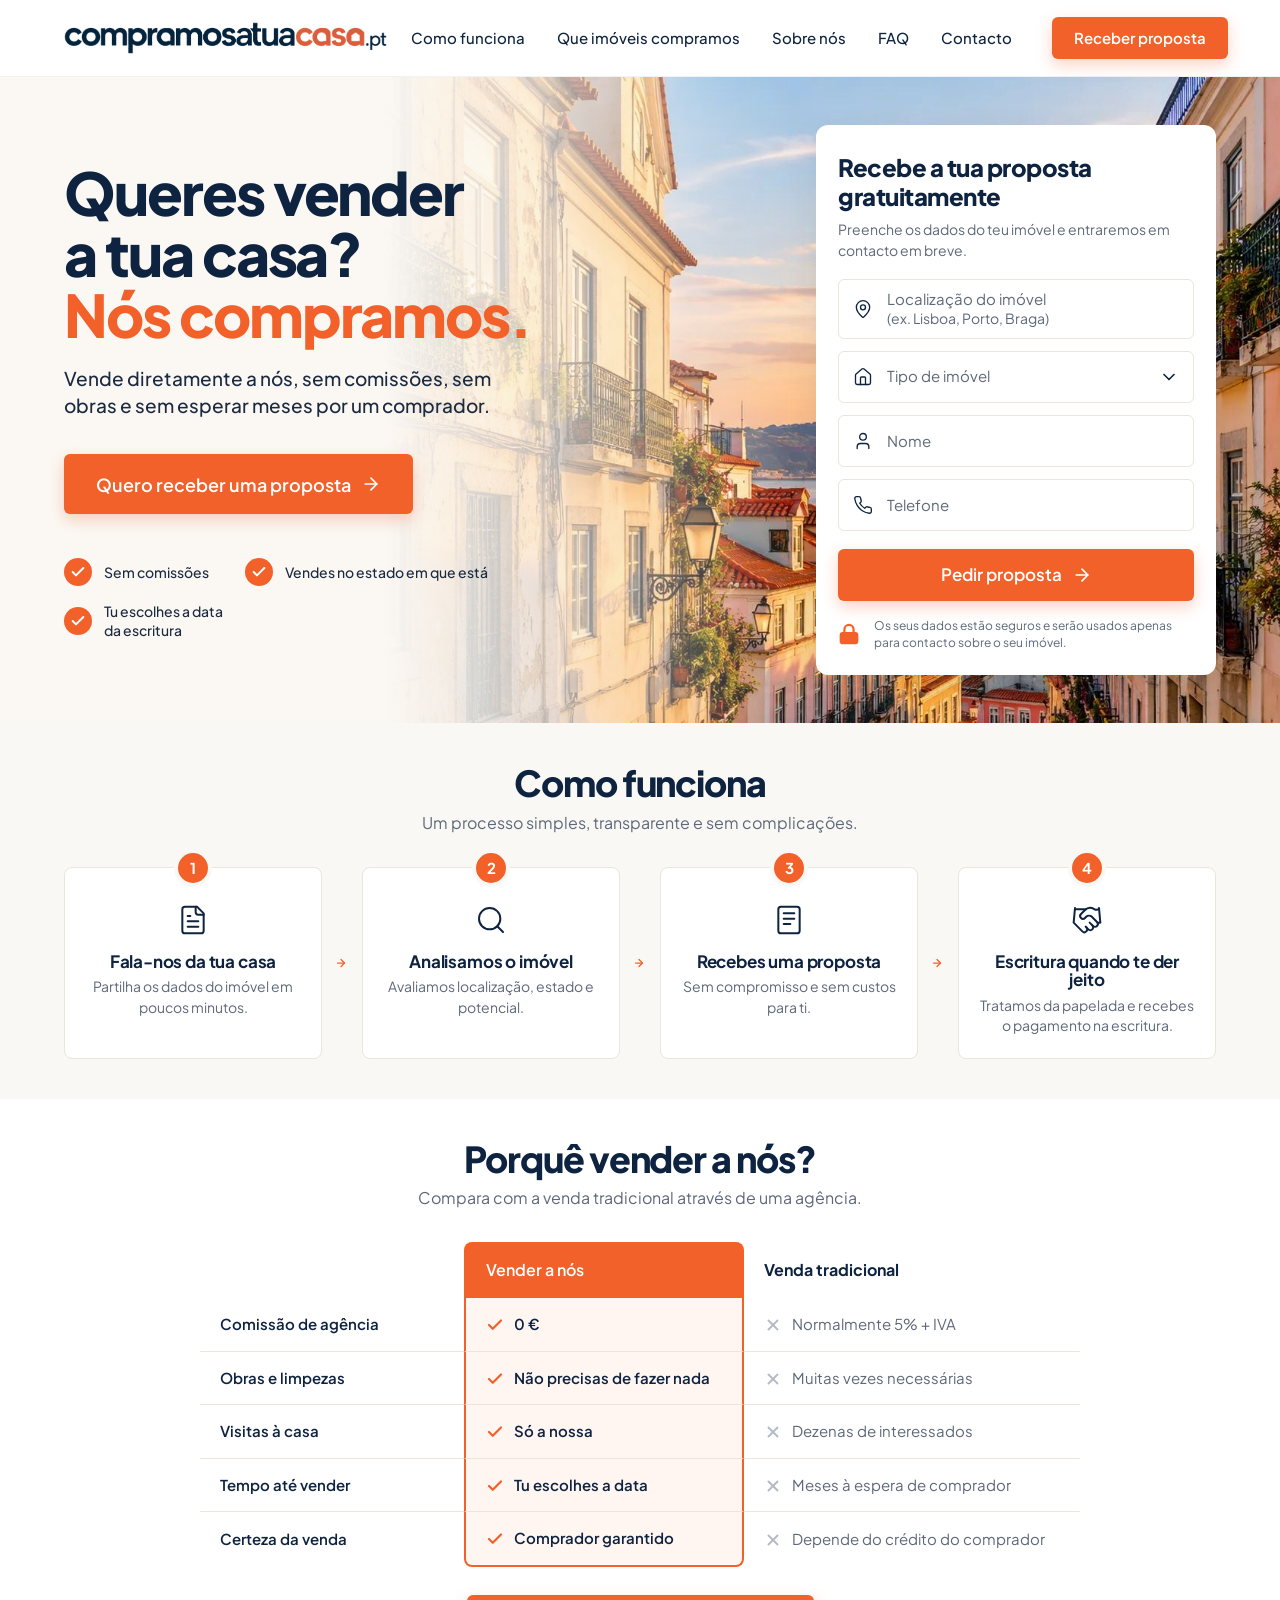
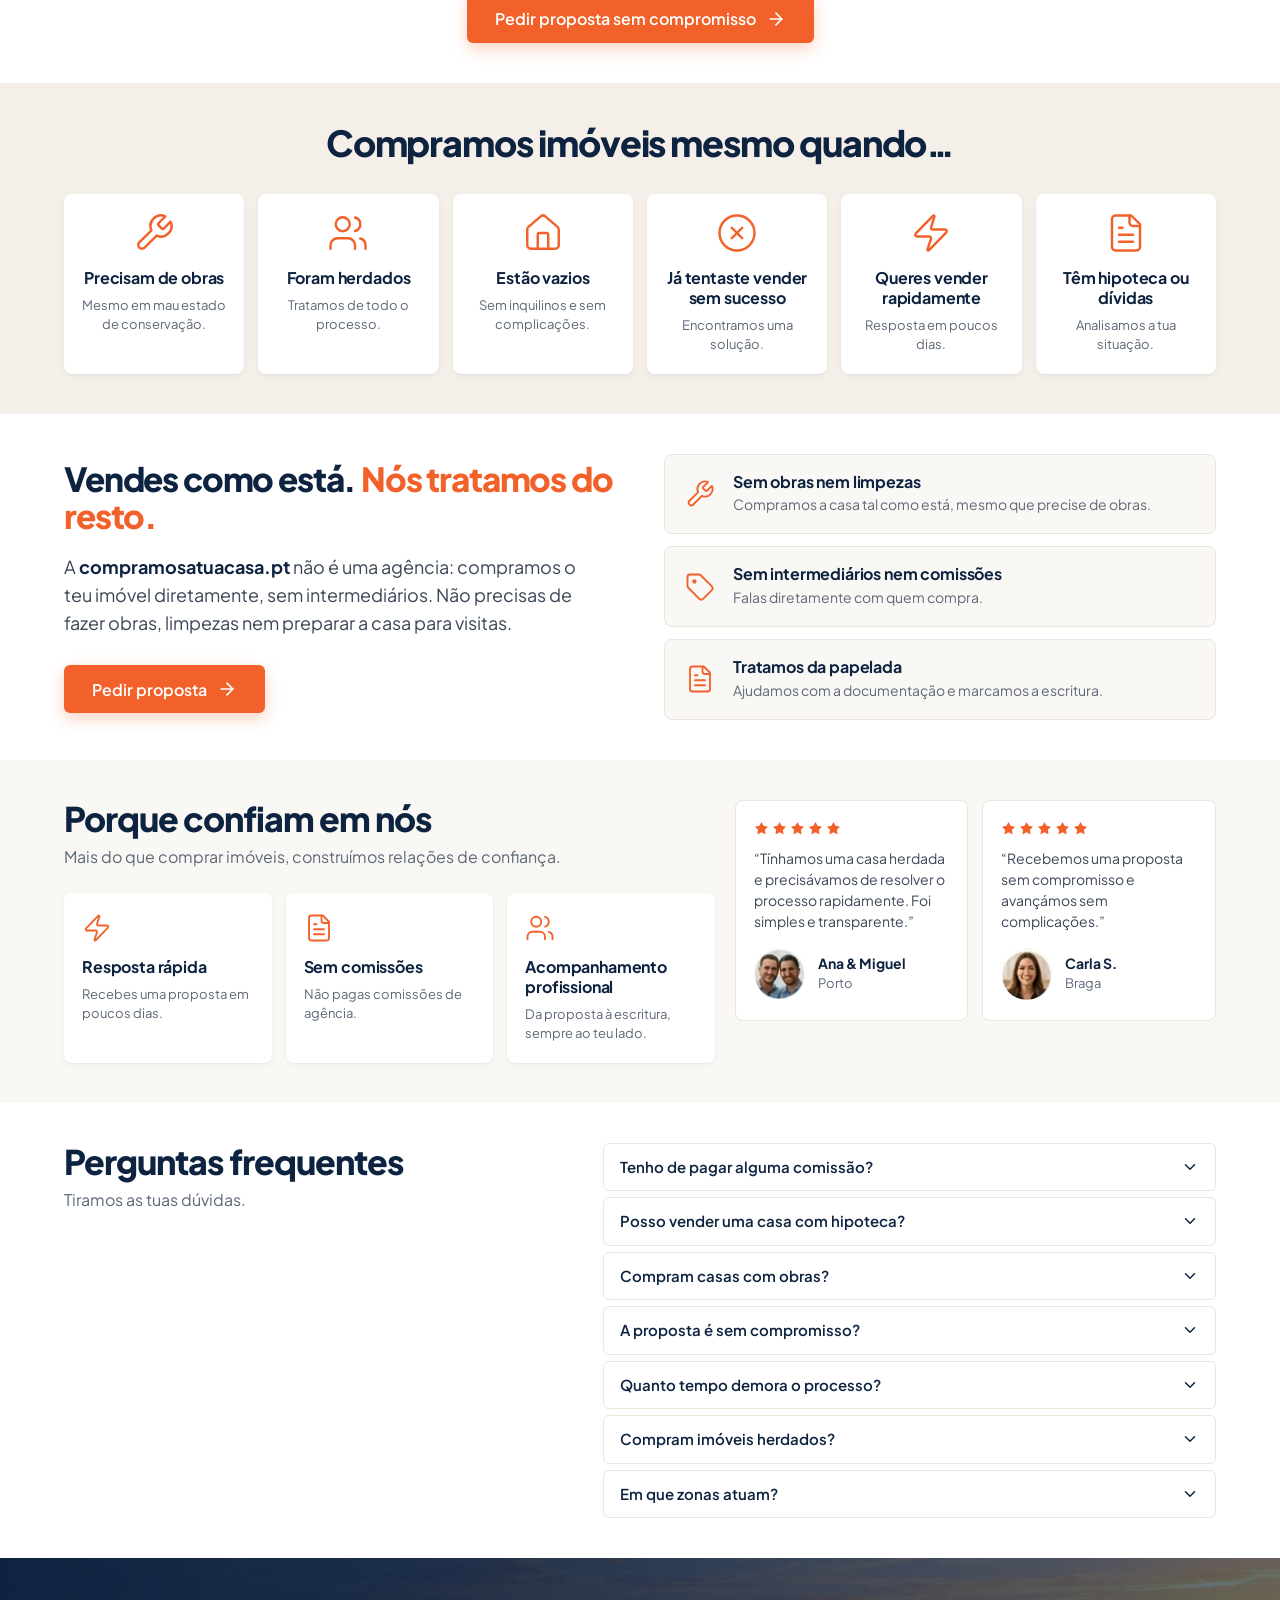
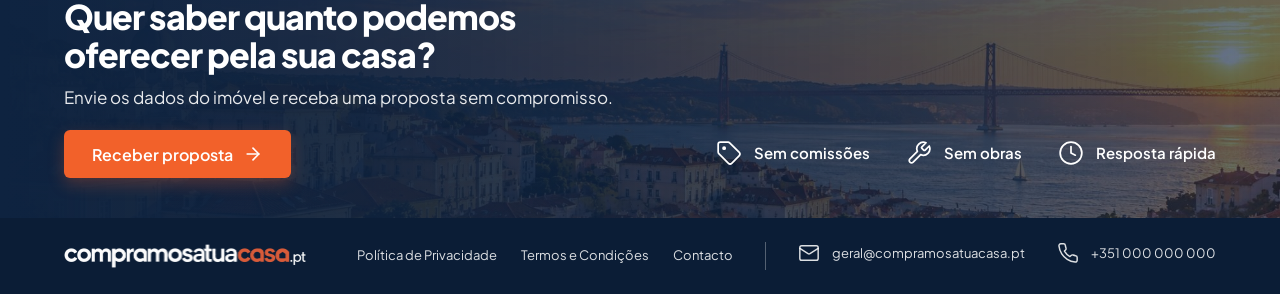
==== index.html @ 614e71a6 "Use www as the canonical domain Matches the Vercel setup, where the apex redirects to www.  Co-Autho" ====
<!doctype html>
<html lang="pt-PT">
<head>
  <meta charset="utf-8">
  <meta name="viewport" content="width=device-width, initial-scale=1">
  <title>Compramos a tua casa | Proposta rápida e sem compromisso</title>
  <meta name="description" content="Queres vender a tua casa? Nós compramos. Vende diretamente, sem comissões, sem obras e sem esperar meses por um comprador. Pede uma proposta sem compromisso.">
  <meta name="theme-color" content="#0e2340">
  <link rel="canonical" href="https://www.compramosatuacasa.pt/">
  <link rel="icon" href="/assets/img/favicon.svg" type="image/svg+xml">
  <link rel="apple-touch-icon" href="/assets/img/apple-touch-icon.png">

  <meta property="og:type" content="website">
  <meta property="og:locale" content="pt_PT">
  <meta property="og:site_name" content="compramosatuacasa.pt">
  <meta property="og:url" content="https://www.compramosatuacasa.pt/">
  <meta property="og:title" content="Queres vender a tua casa? Nós compramos.">
  <meta property="og:description" content="Vende diretamente, sem comissões, sem obras e sem esperar meses por um comprador. Pede uma proposta sem compromisso.">
  <meta property="og:image" content="https://www.compramosatuacasa.pt/assets/img/og-image.jpg">
  <meta property="og:image:width" content="1200">
  <meta property="og:image:height" content="630">
  <meta name="twitter:card" content="summary_large_image">
  <link rel="preconnect" href="https://fonts.googleapis.com">
  <link rel="preconnect" href="https://fonts.gstatic.com" crossorigin>
  <link href="https://fonts.googleapis.com/css2?family=Plus+Jakarta+Sans:wght@400;500;600;700;800&display=swap" rel="stylesheet">
  <link rel="stylesheet" href="assets/css/styles.css">
</head>
<body>
  <!-- Ícones (baseados em Lucide, licença ISC) -->
  <svg xmlns="http://www.w3.org/2000/svg" style="display:none" aria-hidden="true">
    <symbol id="i-arrow-right" viewBox="0 0 24 24"><path d="M5 12h14"/><path d="m12 5 7 7-7 7"/></symbol>
    <symbol id="i-check" viewBox="0 0 24 24"><path d="M20 6 9 17l-5-5"/></symbol>
    <symbol id="i-map-pin" viewBox="0 0 24 24"><path d="M20 10c0 4.993-5.539 10.193-7.399 11.799a1 1 0 0 1-1.202 0C9.539 20.193 4 14.993 4 10a8 8 0 0 1 16 0"/><circle cx="12" cy="10" r="3"/></symbol>
    <symbol id="i-house" viewBox="0 0 24 24"><path d="M15 21v-8a1 1 0 0 0-1-1h-4a1 1 0 0 0-1 1v8"/><path d="M3 10a2 2 0 0 1 .709-1.528l7-5.999a2 2 0 0 1 2.582 0l7 5.999A2 2 0 0 1 21 10v9a2 2 0 0 1-2 2H5a2 2 0 0 1-2-2z"/></symbol>
    <symbol id="i-user" viewBox="0 0 24 24"><path d="M19 21v-2a4 4 0 0 0-4-4H9a4 4 0 0 0-4 4v2"/><circle cx="12" cy="7" r="4"/></symbol>
    <symbol id="i-phone" viewBox="0 0 24 24"><path d="M22 16.92v3a2 2 0 0 1-2.18 2 19.79 19.79 0 0 1-8.63-3.07 19.5 19.5 0 0 1-6-6 19.79 19.79 0 0 1-3.07-8.67A2 2 0 0 1 4.11 2h3a2 2 0 0 1 2 1.72 12.84 12.84 0 0 0 .7 2.81 2 2 0 0 1-.45 2.11L8.09 9.91a16 16 0 0 0 6 6l1.27-1.27a2 2 0 0 1 2.11-.45 12.84 12.84 0 0 0 2.81.7A2 2 0 0 1 22 16.92z"/></symbol>
    <symbol id="i-chevron-down" viewBox="0 0 24 24"><path d="m6 9 6 6 6-6"/></symbol>
    <symbol id="i-lock" viewBox="0 0 24 24"><path d="M7 11V7a5 5 0 0 1 10 0v4"/><rect width="18" height="11" x="3" y="11" rx="2" fill="currentColor"/></symbol>
    <symbol id="i-file-text" viewBox="0 0 24 24"><path d="M15 2H6a2 2 0 0 0-2 2v16a2 2 0 0 0 2 2h12a2 2 0 0 0 2-2V7Z"/><path d="M14 2v4a2 2 0 0 0 2 2h4"/><path d="M10 9H8"/><path d="M16 13H8"/><path d="M16 17H8"/></symbol>
    <symbol id="i-search" viewBox="0 0 24 24"><circle cx="11" cy="11" r="8"/><path d="m21 21-4.3-4.3"/></symbol>
    <symbol id="i-notepad" viewBox="0 0 24 24"><rect width="16" height="20" x="4" y="2" rx="2"/><path d="M8 7h8"/><path d="M8 11h8"/><path d="M8 15h5"/></symbol>
    <symbol id="i-handshake" viewBox="0 0 24 24"><path d="m11 17 2 2a1 1 0 1 0 3-3"/><path d="m14 14 2.5 2.5a1 1 0 1 0 3-3l-3.88-3.88a3 3 0 0 0-4.24 0l-.88.88a1 1 0 1 1-3-3l2.81-2.81a5.79 5.79 0 0 1 7.06-.87l.47.28a2 2 0 0 0 1.42.25L21 4"/><path d="m21 3 1 11h-2"/><path d="M3 3 2 14l6.5 6.5a1 1 0 1 0 3-3"/><path d="M3 4h8"/></symbol>
    <symbol id="i-wrench" viewBox="0 0 24 24"><path d="M14.7 6.3a1 1 0 0 0 0 1.4l1.6 1.6a1 1 0 0 0 1.4 0l3.77-3.77a6 6 0 0 1-7.94 7.94l-6.91 6.91a2.12 2.12 0 0 1-3-3l6.91-6.91a6 6 0 0 1 7.94-7.94l-3.76 3.76z"/></symbol>
    <symbol id="i-users" viewBox="0 0 24 24"><path d="M16 21v-2a4 4 0 0 0-4-4H6a4 4 0 0 0-4 4v2"/><circle cx="9" cy="7" r="4"/><path d="M22 21v-2a4 4 0 0 0-3-3.87"/><path d="M16 3.13a4 4 0 0 1 0 7.75"/></symbol>
    <symbol id="i-circle-x" viewBox="0 0 24 24"><circle cx="12" cy="12" r="10"/><path d="m15 9-6 6"/><path d="m9 9 6 6"/></symbol>
    <symbol id="i-zap" viewBox="0 0 24 24"><path d="M4 14a1 1 0 0 1-.78-1.63l9.9-10.2a.5.5 0 0 1 .86.46l-1.92 6.02A1 1 0 0 0 13 10h7a1 1 0 0 1 .78 1.63l-9.9 10.2a.5.5 0 0 1-.86-.46l1.92-6.02A1 1 0 0 0 11 14z"/></symbol>
    <symbol id="i-tag" viewBox="0 0 24 24"><path d="M12.586 2.586A2 2 0 0 0 11.172 2H4a2 2 0 0 0-2 2v7.172a2 2 0 0 0 .586 1.414l8.704 8.704a2.426 2.426 0 0 0 3.42 0l6.58-6.58a2.426 2.426 0 0 0 0-3.42z"/><circle cx="7.5" cy="7.5" r="1" fill="currentColor"/></symbol>
    <symbol id="i-shield-check" viewBox="0 0 24 24"><path d="M20 13c0 5-3.5 7.5-7.66 8.95a1 1 0 0 1-.67-.01C7.5 20.5 4 18 4 13V6a1 1 0 0 1 1-1c2 0 4.5-1.2 6.24-2.72a1.17 1.17 0 0 1 1.52 0C14.51 3.81 17 5 19 5a1 1 0 0 1 1 1z"/><path d="m9 12 2 2 4-4"/></symbol>
    <symbol id="i-clock" viewBox="0 0 24 24"><circle cx="12" cy="12" r="10"/><path d="M12 6v6l4 2"/></symbol>
    <symbol id="i-mail" viewBox="0 0 24 24"><rect width="20" height="16" x="2" y="4" rx="2"/><path d="m22 7-8.97 5.7a1.94 1.94 0 0 1-2.06 0L2 7"/></symbol>
    <symbol id="i-menu" viewBox="0 0 24 24"><path d="M4 6h16"/><path d="M4 12h16"/><path d="M4 18h16"/></symbol>
    <symbol id="i-x" viewBox="0 0 24 24"><path d="M18 6 6 18"/><path d="m6 6 12 12"/></symbol>
    <symbol id="i-star" viewBox="0 0 24 24"><path fill="currentColor" stroke="none" d="M11.525 2.295a.53.53 0 0 1 .95 0l2.31 4.679a2.123 2.123 0 0 0 1.595 1.16l5.166.756a.53.53 0 0 1 .294.904l-3.736 3.638a2.123 2.123 0 0 0-.611 1.878l.882 5.14a.53.53 0 0 1-.771.56l-4.618-2.428a2.122 2.122 0 0 0-1.973 0L6.396 21.01a.53.53 0 0 1-.77-.56l.881-5.139a2.122 2.122 0 0 0-.611-1.879L2.16 9.795a.53.53 0 0 1 .294-.906l5.165-.755a2.122 2.122 0 0 0 1.597-1.16z"/></symbol>
  </svg>

  <a class="skip-link" href="#conteudo">Saltar para o conteúdo</a>

  <!-- ============ CABEÇALHO ============ -->
  <header class="header" id="topo">
    <div class="container header__inner">
      <a href="#topo" class="logo">
        <img src="assets/img/logo.png" alt="compramosatuacasa.pt — início" width="969" height="96">
      </a>

      <nav class="nav" id="nav" aria-label="Navegação principal">
        <ul class="nav__list">
          <li><a href="#como-funciona">Como funciona</a></li>
          <li><a href="#imoveis">Que imóveis compramos</a></li>
          <li><a href="#sobre">Sobre nós</a></li>
          <li><a href="#faq">FAQ</a></li>
          <li><a href="#contacto">Contacto</a></li>
        </ul>
        <a href="#proposta" class="btn btn--primary btn--sm nav__cta" data-scroll-form>Receber proposta</a>
      </nav>

      <button class="nav-toggle" type="button" aria-controls="nav" aria-expanded="false" aria-label="Abrir menu">
        <svg class="icon icon--menu"><use href="#i-menu"/></svg>
        <svg class="icon icon--close"><use href="#i-x"/></svg>
      </button>
    </div>
  </header>

  <main id="conteudo">
    <!-- ============ HERO ============ -->
    <section class="hero">
      <div class="hero__media" aria-hidden="true"></div>
      <div class="container hero__inner">
        <div class="hero__content">
          <h1 class="hero__title">Queres vender<br> a tua casa?<br> <span class="text-accent">Nós compramos.</span></h1>
          <p class="hero__lead">Vende diretamente a nós, sem comissões, sem obras e sem esperar meses por um comprador.</p>
          <a href="#proposta" class="btn btn--primary btn--lg hero__cta" data-scroll-form>
            Quero receber uma proposta
            <svg class="icon"><use href="#i-arrow-right"/></svg>
          </a>
          <ul class="checks">
            <li><span class="checks__dot"><svg class="icon"><use href="#i-check"/></svg></span>Sem comissões</li>
            <li><span class="checks__dot"><svg class="icon"><use href="#i-check"/></svg></span>Vendes no estado em que está</li>
            <li><span class="checks__dot"><svg class="icon"><use href="#i-check"/></svg></span>Tu escolhes a data<br> da escritura</li>
          </ul>
        </div>

        <div class="lead-card" id="proposta">
          <h2 class="lead-card__title">Recebe a tua proposta gratuitamente</h2>
          <p class="lead-card__text">Preenche os dados do teu imóvel e entraremos em contacto em breve.</p>

          <form class="lead-form" id="lead-form" novalidate data-endpoint="">
            <label class="field field--stacked">
              <svg class="icon field__icon"><use href="#i-map-pin"/></svg>
              <span class="field__body">
                <span class="field__label">Localização do imóvel</span>
                <input type="text" name="localizacao" placeholder="(ex. Lisboa, Porto, Braga)" autocomplete="address-level2" required>
              </span>
            </label>

            <label class="field field--select">
              <svg class="icon field__icon"><use href="#i-house"/></svg>
              <span class="sr-only">Tipo de imóvel</span>
              <select name="tipo" required>
                <option value="" selected disabled>Tipo de imóvel</option>
                <option>Apartamento</option>
                <option>Moradia</option>
                <option>Prédio</option>
                <option>Terreno</option>
                <option>Loja / Espaço comercial</option>
                <option>Outro</option>
              </select>
              <svg class="icon field__chevron"><use href="#i-chevron-down"/></svg>
            </label>

            <label class="field">
              <svg class="icon field__icon"><use href="#i-user"/></svg>
              <span class="sr-only">Nome</span>
              <input type="text" name="nome" placeholder="Nome" autocomplete="name" required>
            </label>

            <label class="field">
              <svg class="icon field__icon"><use href="#i-phone"/></svg>
              <span class="sr-only">Telefone</span>
              <input type="tel" name="telefone" placeholder="Telefone" autocomplete="tel" inputmode="tel" pattern="^\+?[0-9\s]{9,15}$" required>
            </label>

            <p class="lead-form__error" role="alert" hidden></p>

            <button type="submit" class="btn btn--primary btn--block">
              Pedir proposta
              <svg class="icon"><use href="#i-arrow-right"/></svg>
            </button>

            <p class="lead-form__privacy">
              <svg class="icon"><use href="#i-lock"/></svg>
              <span>Os seus dados estão seguros e serão usados apenas para contacto sobre o seu imóvel.</span>
            </p>
          </form>

          <div class="lead-success" hidden tabindex="-1">
            <span class="lead-success__icon"><svg class="icon"><use href="#i-check"/></svg></span>
            <h3>Pedido recebido!</h3>
            <p>Obrigado. Vamos analisar os dados do teu imóvel e entraremos em contacto em breve.</p>
          </div>
        </div>
      </div>
    </section>

    <!-- ============ COMO FUNCIONA ============ -->
    <section class="section section--light" id="como-funciona">
      <div class="container">
        <header class="section-head section-head--center">
          <h2>Como funciona</h2>
          <p>Um processo simples, transparente e sem complicações.</p>
        </header>

        <ol class="steps">
          <li class="step">
            <span class="step__num">1</span>
            <svg class="icon step__icon"><use href="#i-file-text"/></svg>
            <div>
              <h3>Fala-nos da tua casa</h3>
              <p>Partilha os dados do imóvel em poucos minutos.</p>
            </div>
          </li>
          <li class="step">
            <span class="step__num">2</span>
            <svg class="icon step__icon"><use href="#i-search"/></svg>
            <div>
              <h3>Analisamos o imóvel</h3>
              <p>Avaliamos localização, estado e potencial.</p>
            </div>
          </li>
          <li class="step">
            <span class="step__num">3</span>
            <svg class="icon step__icon"><use href="#i-notepad"/></svg>
            <div>
              <h3>Recebes uma proposta</h3>
              <p>Sem compromisso e sem custos para ti.</p>
            </div>
          </li>
          <li class="step">
            <span class="step__num">4</span>
            <svg class="icon step__icon"><use href="#i-handshake"/></svg>
            <div>
              <h3>Escritura quando te der jeito</h3>
              <p>Tratamos da papelada e recebes o pagamento na escritura.</p>
            </div>
          </li>
        </ol>
      </div>
    </section>

    <!-- ============ COMPARAÇÃO ============ -->
    <section class="section section--white" id="vantagens">
      <div class="container">
        <header class="section-head section-head--center">
          <h2>Porquê vender a nós?</h2>
          <p>Compara com a venda tradicional através de uma agência.</p>
        </header>

        <div class="versus">
          <table class="versus__table">
            <caption class="sr-only">Vender à compramosatuacasa.pt comparado com a venda tradicional</caption>
            <thead>
              <tr>
                <td></td>
                <th scope="col" class="versus__us">Vender a nós</th>
                <th scope="col">Venda tradicional</th>
              </tr>
            </thead>
            <tbody>
              <tr>
                <th scope="row">Comissão de agência</th>
                <td class="versus__us"><svg class="icon"><use href="#i-check"/></svg>0 €</td>
                <td><svg class="icon"><use href="#i-x"/></svg>Normalmente 5% + IVA</td>
              </tr>
              <tr>
                <th scope="row">Obras e limpezas</th>
                <td class="versus__us"><svg class="icon"><use href="#i-check"/></svg>Não precisas de fazer nada</td>
                <td><svg class="icon"><use href="#i-x"/></svg>Muitas vezes necessárias</td>
              </tr>
              <tr>
                <th scope="row">Visitas à casa</th>
                <td class="versus__us"><svg class="icon"><use href="#i-check"/></svg>Só a nossa</td>
                <td><svg class="icon"><use href="#i-x"/></svg>Dezenas de interessados</td>
              </tr>
              <tr>
                <th scope="row">Tempo até vender</th>
                <td class="versus__us"><svg class="icon"><use href="#i-check"/></svg>Tu escolhes a data</td>
                <td><svg class="icon"><use href="#i-x"/></svg>Meses à espera de comprador</td>
              </tr>
              <tr>
                <th scope="row">Certeza da venda</th>
                <td class="versus__us"><svg class="icon"><use href="#i-check"/></svg>Comprador garantido</td>
                <td><svg class="icon"><use href="#i-x"/></svg>Depende do crédito do comprador</td>
              </tr>
            </tbody>
          </table>
          <a href="#proposta" class="btn btn--primary versus__cta" data-scroll-form>
            Pedir proposta sem compromisso
            <svg class="icon"><use href="#i-arrow-right"/></svg>
          </a>
        </div>
      </div>
    </section>

    <!-- ============ QUE IMÓVEIS COMPRAMOS ============ -->
    <section class="section section--beige" id="imoveis">
      <div class="container">
        <header class="section-head section-head--center">
          <h2>Compramos imóveis mesmo quando…</h2>
        </header>

        <ul class="situations">
          <li class="situation">
            <svg class="icon situation__icon"><use href="#i-wrench"/></svg>
            <div>
              <h3>Precisam de obras</h3>
              <p>Mesmo em mau estado de conservação.</p>
            </div>
          </li>
          <li class="situation">
            <svg class="icon situation__icon"><use href="#i-users"/></svg>
            <div>
              <h3>Foram herdados</h3>
              <p>Tratamos de todo o processo.</p>
            </div>
          </li>
          <li class="situation">
            <svg class="icon situation__icon"><use href="#i-house"/></svg>
            <div>
              <h3>Estão vazios</h3>
              <p>Sem inquilinos e sem complicações.</p>
            </div>
          </li>
          <li class="situation">
            <svg class="icon situation__icon"><use href="#i-circle-x"/></svg>
            <div>
              <h3>Já tentaste vender sem sucesso</h3>
              <p>Encontramos uma solução.</p>
            </div>
          </li>
          <li class="situation">
            <svg class="icon situation__icon"><use href="#i-zap"/></svg>
            <div>
              <h3>Queres vender rapidamente</h3>
              <p>Resposta em poucos dias.</p>
            </div>
          </li>
          <li class="situation">
            <svg class="icon situation__icon"><use href="#i-file-text"/></svg>
            <div>
              <h3>Têm hipoteca ou dívidas</h3>
              <p>Analisamos a tua situação.</p>
            </div>
          </li>
        </ul>
      </div>
    </section>

    <!-- ============ SOBRE NÓS ============ -->
    <section class="section section--white" id="sobre">
      <div class="container about">
        <div class="about__content">
          <h2 class="about__title">Vendes como está. <span class="text-accent">Nós tratamos do resto.</span></h2>
          <p class="about__text">A <strong>compramosatuacasa.pt</strong> não é uma agência: compramos o teu imóvel diretamente, sem intermediários. Não precisas de fazer obras, limpezas nem preparar a casa para visitas.</p>
          <a href="#proposta" class="btn btn--primary about__cta" data-scroll-form>
            Pedir proposta
            <svg class="icon"><use href="#i-arrow-right"/></svg>
          </a>
        </div>

        <ul class="about__values">
          <li>
            <svg class="icon"><use href="#i-wrench"/></svg>
            <div>
              <h3>Sem obras nem limpezas</h3>
              <p>Compramos a casa tal como está, mesmo que precise de obras.</p>
            </div>
          </li>
          <li>
            <svg class="icon"><use href="#i-tag"/></svg>
            <div>
              <h3>Sem intermediários nem comissões</h3>
              <p>Falas diretamente com quem compra.</p>
            </div>
          </li>
          <li>
            <svg class="icon"><use href="#i-file-text"/></svg>
            <div>
              <h3>Tratamos da papelada</h3>
              <p>Ajudamos com a documentação e marcamos a escritura.</p>
            </div>
          </li>
        </ul>
      </div>
    </section>

    <!-- ============ CONFIANÇA ============ -->
    <section class="section section--light">
      <div class="container trust">
        <div class="trust__main">
          <header class="section-head">
            <h2>Porque confiam em nós</h2>
            <p>Mais do que comprar imóveis, construímos relações de confiança.</p>
          </header>
          <ul class="features">
            <li class="feature">
              <svg class="icon feature__icon"><use href="#i-zap"/></svg>
              <div>
                <h3>Resposta rápida</h3>
                <p>Recebes uma proposta em poucos dias.</p>
              </div>
            </li>
            <li class="feature">
              <svg class="icon feature__icon"><use href="#i-file-text"/></svg>
              <div>
                <h3>Sem comissões</h3>
                <p>Não pagas comissões de agência.</p>
              </div>
            </li>
            <li class="feature">
              <svg class="icon feature__icon"><use href="#i-users"/></svg>
              <div>
                <h3>Acompanhamento profissional</h3>
                <p>Da proposta à escritura, sempre ao teu lado.</p>
              </div>
            </li>
          </ul>
        </div>

        <div class="testimonials">
          <figure class="testimonial">
            <div class="stars" role="img" aria-label="5 de 5 estrelas">
              <svg class="icon"><use href="#i-star"/></svg><svg class="icon"><use href="#i-star"/></svg><svg class="icon"><use href="#i-star"/></svg><svg class="icon"><use href="#i-star"/></svg><svg class="icon"><use href="#i-star"/></svg>
            </div>
            <blockquote>“Tínhamos uma casa herdada e precisávamos de resolver o processo rapidamente. Foi simples e transparente.”</blockquote>
            <figcaption class="testimonial__author">
              <img src="assets/img/avatar-ana-miguel.jpg" alt="" width="56" height="56" loading="lazy">
              <span><strong>Ana &amp; Miguel</strong>Porto</span>
            </figcaption>
          </figure>
          <figure class="testimonial">
            <div class="stars" role="img" aria-label="5 de 5 estrelas">
              <svg class="icon"><use href="#i-star"/></svg><svg class="icon"><use href="#i-star"/></svg><svg class="icon"><use href="#i-star"/></svg><svg class="icon"><use href="#i-star"/></svg><svg class="icon"><use href="#i-star"/></svg>
            </div>
            <blockquote>“Recebemos uma proposta sem compromisso e avançámos sem complicações.”</blockquote>
            <figcaption class="testimonial__author">
              <img src="assets/img/avatar-carla.jpg" alt="" width="56" height="56" loading="lazy">
              <span><strong>Carla S.</strong>Braga</span>
            </figcaption>
          </figure>
        </div>
      </div>
    </section>

    <!-- ============ FAQ ============ -->
    <section class="section section--white" id="faq">
      <div class="container faq">
        <header class="section-head">
          <h2>Perguntas frequentes</h2>
          <p>Tiramos as tuas dúvidas.</p>
        </header>

        <div class="faq__list">
          <details class="faq__item">
            <summary>Tenho de pagar alguma comissão?<svg class="icon"><use href="#i-chevron-down"/></svg></summary>
            <p>Não. Compramos diretamente, sem intermediários, por isso não há comissões de agência a descontar ao valor da proposta.</p>
          </details>
          <details class="faq__item">
            <summary>Posso vender uma casa com hipoteca?<svg class="icon"><use href="#i-chevron-down"/></svg></summary>
            <p>Sim. O valor em dívida ao banco é liquidado no dia da escritura e recebes a diferença. Ajudamos-te a tratar do processo com o banco.</p>
          </details>
          <details class="faq__item">
            <summary>Compram casas com obras?<svg class="icon"><use href="#i-chevron-down"/></svg></summary>
            <p>Sim. Compramos imóveis em qualquer estado de conservação, incluindo casas que precisam de obras profundas. Não tens de fazer nada antes de vender.</p>
          </details>
          <details class="faq__item">
            <summary>A proposta é sem compromisso?<svg class="icon"><use href="#i-chevron-down"/></svg></summary>
            <p>Sim. A proposta é gratuita e não te obriga a nada. Analisas com calma e só avançamos se aceitares.</p>
          </details>
          <details class="faq__item">
            <summary>Quanto tempo demora o processo?<svg class="icon"><use href="#i-chevron-down"/></svg></summary>
            <p>Depois de recebermos os dados do imóvel, apresentamos uma proposta em poucos dias. Se aceitares, a escritura é marcada de acordo com a tua disponibilidade e com a documentação do imóvel.</p>
          </details>
          <details class="faq__item">
            <summary>Compram imóveis herdados?<svg class="icon"><use href="#i-chevron-down"/></svg></summary>
            <p>Sim. Compramos imóveis herdados, incluindo situações com vários herdeiros, e acompanhamos-te em toda a documentação necessária até à escritura.</p>
          </details>
          <details class="faq__item">
            <summary>Em que zonas atuam?<svg class="icon"><use href="#i-chevron-down"/></svg></summary>
            <p>Atuamos em várias zonas do país, com especial foco em Lisboa, Porto e Braga. Envia-nos os dados do teu imóvel e dizemos-te rapidamente se conseguimos avançar.</p>
          </details>
        </div>
      </div>
    </section>

    <!-- ============ CTA FINAL ============ -->
    <section class="cta">
      <div class="container cta__inner">
        <div class="cta__content">
          <h2>Quer saber quanto podemos oferecer pela sua casa?</h2>
          <p>Envie os dados do imóvel e receba uma proposta sem compromisso.</p>
        </div>
        <a href="#proposta" class="btn btn--primary cta__btn" data-scroll-form>
          Receber proposta
          <svg class="icon"><use href="#i-arrow-right"/></svg>
        </a>
        <ul class="cta__badges">
          <li><svg class="icon"><use href="#i-tag"/></svg>Sem comissões</li>
          <li><svg class="icon"><use href="#i-wrench"/></svg>Sem obras</li>
          <li><svg class="icon"><use href="#i-clock"/></svg>Resposta rápida</li>
        </ul>
      </div>
    </section>
  </main>

  <!-- ============ RODAPÉ ============ -->
  <footer class="footer" id="contacto">
    <div class="container footer__inner">
      <a href="#topo" class="logo">
        <img src="assets/img/logo-white.png" alt="compramosatuacasa.pt" width="969" height="96" loading="lazy">
      </a>
      <ul class="footer__links">
        <li><a href="#">Política de Privacidade</a></li>
        <li><a href="#">Termos e Condições</a></li>
        <li><a href="mailto:geral@compramosatuacasa.pt">Contacto</a></li>
      </ul>
      <ul class="footer__contacts">
        <li><a href="mailto:geral@compramosatuacasa.pt"><svg class="icon"><use href="#i-mail"/></svg>geral@compramosatuacasa.pt</a></li>
        <li><a href="tel:+351000000000"><svg class="icon"><use href="#i-phone"/></svg>+351 000 000 000</a></li>
      </ul>
    </div>
  </footer>

  <script src="assets/js/main.js" defer></script>
</body>
</html>
---- assets/css/styles.css ----
/* ==========================================================================
   compramosatuacasa.pt — landing page
   ========================================================================== */

:root {
  --navy: #0e2340;
  --navy-deep: #0b1d36;
  --text: #1b2a3f;
  --muted: #5d6878;
  --orange: #f2612a;
  --orange-dark: #dc4f1b;
  --orange-soft: #fde9df;

  --bg-cream: #fbf8f4;
  --bg-light: #faf8f5;
  --bg-beige: #f4efe8;
  --white: #ffffff;
  --border: #ebe5dc;

  --radius-sm: 6px;
  --radius: 8px;
  --radius-lg: 12px;
  --shadow-sm: 0 1px 2px rgba(14, 35, 64, 0.04), 0 2px 8px rgba(14, 35, 64, 0.04);
  --shadow: 0 10px 30px rgba(14, 35, 64, 0.10);
  --shadow-btn: 0 6px 16px rgba(242, 97, 42, 0.28);

  --container: 1200px;
  --gutter: 24px;
  --header-h: 76px;

  --font: "Plus Jakarta Sans", system-ui, -apple-system, "Segoe UI", Roboto, sans-serif;
}

/* ---------- Base ---------- */
*,
*::before,
*::after { box-sizing: border-box; }

html {
  scroll-behavior: smooth;
  scroll-padding-top: calc(var(--header-h) + 8px);
  -webkit-text-size-adjust: 100%;
}

body {
  margin: 0;
  font-family: var(--font);
  font-size: 16px;
  line-height: 1.5;
  color: var(--text);
  background: var(--bg-cream);
  -webkit-font-smoothing: antialiased;
}

h1, h2, h3, p, ul, ol, figure, blockquote { margin: 0; }
ul, ol { padding: 0; list-style: none; }
img { display: block; max-width: 100%; height: auto; }
a { color: inherit; text-decoration: none; }
button, input, select { font: inherit; color: inherit; }

h1, h2, h3 {
  color: var(--navy);
  font-weight: 800;
  letter-spacing: -0.02em;
  line-height: 1.1;
}

.icon {
  width: 1em;
  height: 1em;
  flex-shrink: 0;
  fill: none;
  stroke: currentColor;
  stroke-width: 2;
  stroke-linecap: round;
  stroke-linejoin: round;
}

.container {
  width: 100%;
  max-width: var(--container);
  margin-inline: auto;
  padding-inline: var(--gutter);
}

.text-accent { color: var(--orange); }

.sr-only {
  position: absolute !important;
  width: 1px; height: 1px;
  padding: 0; margin: -1px;
  overflow: hidden;
  clip: rect(0 0 0 0);
  white-space: nowrap;
  border: 0;
}

.skip-link {
  position: absolute;
  left: 16px;
  top: -60px;
  z-index: 100;
  padding: 10px 16px;
  background: var(--navy);
  color: var(--white);
  border-radius: var(--radius);
}
.skip-link:focus { top: 12px; }

:focus-visible {
  outline: 3px solid rgba(242, 97, 42, 0.45);
  outline-offset: 2px;
}

/* ---------- Botões ---------- */
.btn {
  display: inline-flex;
  align-items: center;
  justify-content: center;
  gap: 10px;
  min-height: 48px;
  padding: 12px 28px;
  border: 0;
  border-radius: var(--radius-sm);
  font-weight: 600;
  font-size: 1rem;
  line-height: 1.2;
  white-space: nowrap;
  cursor: pointer;
  transition: background-color .2s, transform .2s, box-shadow .2s;
}
.btn .icon { width: 20px; height: 20px; transition: transform .2s; }
.btn:hover .icon { transform: translateX(3px); }

.btn--primary {
  background: var(--orange);
  color: var(--white);
  box-shadow: var(--shadow-btn);
}
.btn--primary:hover { background: var(--orange-dark); }
.btn--primary:active { transform: translateY(1px); }

.btn--sm { min-height: 42px; padding: 10px 22px; font-size: .9375rem; }
.btn--lg { min-height: 60px; padding: 16px 32px; font-size: 1.125rem; }
.btn--block { width: 100%; }

/* ---------- Logo ---------- */
.logo {
  display: inline-flex;
  flex-shrink: 0;
}
.logo img {
  width: auto;
  height: 32px;
}

/* ---------- Cabeçalho ---------- */
.header {
  position: sticky;
  top: 0;
  z-index: 50;
  background: rgba(255, 255, 255, 0.96);
  backdrop-filter: saturate(160%) blur(8px);
  border-bottom: 1px solid rgba(14, 35, 64, 0.06);
}

.header__inner {
  display: flex;
  align-items: center;
  justify-content: space-between;
  gap: 24px;
  height: var(--header-h);
}

.nav {
  display: flex;
  align-items: center;
  gap: 40px;
}
.nav__list {
  display: flex;
  gap: 32px;
}
.nav__list a {
  font-size: .9375rem;
  font-weight: 500;
  color: var(--navy);
  white-space: nowrap;
  transition: color .2s;
}
.nav__list a:hover { color: var(--orange); }

.nav-toggle {
  display: none;
  align-items: center;
  justify-content: center;
  width: 44px;
  height: 44px;
  margin-right: -8px;
  padding: 0;
  border: 0;
  background: none;
  color: var(--navy);
  cursor: pointer;
}
.nav-toggle .icon { width: 28px; height: 28px; }
.nav-toggle .icon--close { display: none; }
.nav-toggle[aria-expanded="true"] .icon--menu { display: none; }
.nav-toggle[aria-expanded="true"] .icon--close { display: block; }

/* ---------- Hero ---------- */
.hero {
  position: relative;
  overflow: hidden;
  background: var(--bg-cream);
}

.hero__media {
  position: absolute;
  top: 0;
  bottom: 0;
  left: 0;
  right: 0;
  background: url("../img/hero.jpg") center / cover no-repeat;
}
.hero__media::before {
  content: "";
  position: absolute;
  inset: 0;
  background: linear-gradient(90deg, var(--bg-cream) 0%, var(--bg-cream) 30%, rgba(251, 248, 244, 0.75) 42%, rgba(251, 248, 244, 0) 62%);
}

.hero__inner {
  position: relative;
  display: grid;
  grid-template-columns: minmax(0, 1fr) 400px;
  align-items: center;
  gap: 40px;
  padding-block: 48px;
}

.hero__content { max-width: 600px; }

.hero__title {
  font-size: clamp(2.5rem, 4.6vw, 3.75rem);
  line-height: 1.04;
  letter-spacing: -0.035em;
}

.hero__lead {
  margin-top: 20px;
  max-width: 460px;
  font-size: 1.1875rem;
  font-weight: 500;
  line-height: 1.4;
  color: var(--text);
}

.hero__cta { margin-top: 36px; }

.checks {
  display: flex;
  flex-wrap: wrap;
  gap: 16px 36px;
  margin-top: 44px;
}
.checks li {
  display: flex;
  align-items: center;
  gap: 12px;
  font-size: .875rem;
  font-weight: 500;
  line-height: 1.3;
  color: var(--text);
}
.checks__dot {
  display: inline-flex;
  align-items: center;
  justify-content: center;
  width: 28px;
  height: 28px;
  border-radius: 50%;
  background: var(--orange);
  color: var(--white);
  flex-shrink: 0;
}
.checks__dot .icon { width: 16px; height: 16px; stroke-width: 3; }

/* ---------- Cartão do formulário ---------- */
.lead-card {
  background: var(--white);
  border-radius: var(--radius-lg);
  padding: 28px 22px 24px;
  box-shadow: var(--shadow);
  scroll-margin-top: calc(var(--header-h) + 16px);
}
.lead-card__title {
  font-size: 1.5rem;
  line-height: 1.2;
  letter-spacing: -0.02em;
}
.lead-card__text {
  margin-top: 8px;
  font-size: .875rem;
  color: var(--muted);
}

.lead-form {
  display: grid;
  gap: 12px;
  margin-top: 18px;
}

.field {
  position: relative;
  display: flex;
  align-items: center;
  min-height: 52px;
  border: 1px solid var(--border);
  border-radius: var(--radius-sm);
  background: var(--white);
  transition: border-color .2s, box-shadow .2s;
}
.field:focus-within {
  border-color: var(--orange);
  box-shadow: 0 0 0 3px rgba(242, 97, 42, 0.15);
}
.field.is-invalid { border-color: #d93025; }

.field__icon {
  position: absolute;
  left: 14px;
  width: 20px;
  height: 20px;
  color: var(--navy);
  stroke-width: 1.6;
  pointer-events: none;
}

.field input,
.field select {
  width: 100%;
  height: 50px;
  padding: 0 16px 0 48px;
  border: 0;
  background: transparent;
  font-size: .9375rem;
  color: var(--text);
  outline: none;
}
.field input::placeholder { color: var(--muted); opacity: 1; }

.field--stacked { min-height: 60px; }
.field__body {
  display: flex;
  flex-direction: column;
  width: 100%;
  padding: 8px 16px 6px 48px;
}
.field__label {
  font-size: .9375rem;
  color: var(--muted);
  line-height: 1.25;
}
.field--stacked input {
  height: auto;
  padding: 0;
  font-size: .875rem;
}

.field--select select {
  appearance: none;
  -webkit-appearance: none;
  padding-right: 44px;
  cursor: pointer;
}
.field--select select:invalid { color: var(--muted); }
.field__chevron {
  position: absolute;
  right: 14px;
  width: 20px;
  height: 20px;
  color: var(--navy);
  pointer-events: none;
}

.lead-form .btn { margin-top: 6px; min-height: 52px; font-size: 1.0625rem; }

.lead-form__error {
  font-size: .875rem;
  color: #c5221f;
}

.lead-form__privacy {
  display: flex;
  align-items: center;
  gap: 14px;
  margin-top: 4px;
  font-size: .75rem;
  line-height: 1.45;
  color: var(--muted);
}
.lead-form__privacy .icon {
  width: 22px;
  height: 22px;
  color: var(--orange);
  stroke-width: 2.4;
}

.lead-success {
  margin-top: 20px;
  padding: 24px 8px 8px;
  text-align: center;
  outline: none;
}
.lead-success__icon {
  display: inline-flex;
  align-items: center;
  justify-content: center;
  width: 56px;
  height: 56px;
  border-radius: 50%;
  background: var(--orange);
  color: var(--white);
}
.lead-success__icon .icon { width: 28px; height: 28px; stroke-width: 3; }
.lead-success h3 { margin-top: 16px; font-size: 1.25rem; }
.lead-success p { margin-top: 8px; color: var(--muted); font-size: .9375rem; }

/* ---------- Secções ---------- */
.section { padding-block: 40px; }
.section--light { background: var(--bg-light); }
.section--beige { background: var(--bg-beige); }
.section--white { background: var(--white); }

.section-head h2 {
  font-size: clamp(1.75rem, 2.8vw, 2.25rem);
  letter-spacing: -0.03em;
}
.section-head p {
  margin-top: 8px;
  color: var(--muted);
  font-size: 1rem;
}
.section-head--center { text-align: center; }
.section-head + * { margin-top: 32px; }

/* ---------- Como funciona ---------- */
.steps {
  display: grid;
  grid-template-columns: repeat(4, minmax(0, 1fr));
  gap: 40px;
  counter-reset: step;
}

.step {
  position: relative;
  display: flex;
  flex-direction: column;
  align-items: center;
  padding: 36px 20px 22px;
  background: var(--white);
  border: 1px solid var(--border);
  border-radius: var(--radius);
  text-align: center;
}
/* seta entre passos */
.step:not(:last-child)::after {
  content: "";
  position: absolute;
  top: 50%;
  right: -26px;
  width: 12px;
  height: 12px;
  background: var(--orange);
  -webkit-mask: url("data:image/svg+xml,%3Csvg xmlns='http://www.w3.org/2000/svg' viewBox='0 0 24 24' fill='none' stroke='black' stroke-width='2.5' stroke-linecap='round' stroke-linejoin='round'%3E%3Cpath d='M5 12h14'/%3E%3Cpath d='m12 5 7 7-7 7'/%3E%3C/svg%3E") center / contain no-repeat;
          mask: url("data:image/svg+xml,%3Csvg xmlns='http://www.w3.org/2000/svg' viewBox='0 0 24 24' fill='none' stroke='black' stroke-width='2.5' stroke-linecap='round' stroke-linejoin='round'%3E%3Cpath d='M5 12h14'/%3E%3Cpath d='m12 5 7 7-7 7'/%3E%3C/svg%3E") center / contain no-repeat;
  transform: translateY(-50%);
}

.step__num {
  position: absolute;
  top: 0;
  left: 50%;
  transform: translate(-50%, -50%);
  display: inline-flex;
  align-items: center;
  justify-content: center;
  width: 30px;
  height: 30px;
  border-radius: 50%;
  background: var(--orange);
  color: var(--white);
  font-size: .9375rem;
  font-weight: 700;
  box-shadow: 0 0 0 4px var(--bg-light);
}

.step__icon {
  width: 32px;
  height: 32px;
  color: var(--navy);
  stroke-width: 1.5;
}
.step h3 {
  margin-top: 16px;
  font-size: 1.0625rem;
  font-weight: 700;
  letter-spacing: -0.01em;
}
.step p {
  margin-top: 6px;
  font-size: .875rem;
  color: var(--muted);
  line-height: 1.45;
}

/* ---------- Comparação ---------- */
.versus {
  display: flex;
  flex-direction: column;
  align-items: center;
  gap: 28px;
  max-width: 880px;
  margin-inline: auto;
}
.versus__table {
  width: 100%;
  border-collapse: separate;
  border-spacing: 0;
  font-size: .9375rem;
}
.versus__table th,
.versus__table td {
  padding: 15px 20px;
  text-align: left;
  vertical-align: middle;
  border-bottom: 1px solid var(--border);
}
.versus__table thead th {
  padding-block: 16px;
  font-size: 1rem;
  font-weight: 700;
  color: var(--navy);
  border-bottom: 0;
}
.versus__table thead td { border-bottom: 0; }
.versus__table tbody th {
  width: 30%;
  font-weight: 600;
  color: var(--navy);
}
.versus__table td { color: var(--muted); }
.versus__table td .icon {
  width: 18px;
  height: 18px;
  margin-right: 10px;
  vertical-align: -4px;
  color: #b4bbc5;
  stroke-width: 2.5;
}

.versus__table .versus__us {
  background: #fff6f1;
  color: var(--navy);
  font-weight: 600;
  border-left: 2px solid var(--orange);
  border-right: 2px solid var(--orange);
}
.versus__table td.versus__us .icon { color: var(--orange); stroke-width: 3; }
.versus__table thead .versus__us {
  background: var(--orange);
  color: var(--white);
  border-radius: var(--radius) var(--radius) 0 0;
}
.versus__table tbody tr:last-child th,
.versus__table tbody tr:last-child td { border-bottom: 0; }
.versus__table tbody tr:last-child .versus__us {
  border-bottom: 2px solid var(--orange);
  border-radius: 0 0 var(--radius) var(--radius);
}

/* ---------- Situações ---------- */
.situations {
  display: grid;
  grid-template-columns: repeat(6, minmax(0, 1fr));
  gap: 14px;
}
.situation {
  display: flex;
  flex-direction: column;
  align-items: center;
  padding: 18px 14px 20px;
  background: var(--white);
  border-radius: var(--radius);
  box-shadow: var(--shadow-sm);
  text-align: center;
}
.situation__icon {
  width: 42px;
  height: 42px;
  color: var(--orange);
  stroke-width: 1.4;
}
.situation h3 {
  margin-top: 14px;
  font-size: 1rem;
  font-weight: 700;
  line-height: 1.25;
  letter-spacing: -0.01em;
}
.situation p {
  margin-top: 8px;
  font-size: .8125rem;
  line-height: 1.45;
  color: var(--muted);
}

/* ---------- Sobre ---------- */
.about {
  display: grid;
  grid-template-columns: minmax(0, 1fr) minmax(0, 1fr);
  gap: 48px;
  align-items: center;
}
.about__title {
  font-size: clamp(1.625rem, 2.6vw, 2.25rem);
  letter-spacing: -0.035em;
}
.about__text {
  margin-top: 20px;
  max-width: 540px;
  font-size: 1.125rem;
  line-height: 1.55;
  color: #3b4657;
}
.about__text strong { color: var(--navy); font-weight: 700; }

.about__values {
  display: grid;
  gap: 12px;
}
.about__values li {
  display: flex;
  align-items: center;
  gap: 18px;
  padding: 18px 20px;
  background: var(--bg-light);
  border: 1px solid var(--border);
  border-radius: var(--radius);
}
.about__values .icon {
  width: 30px;
  height: 30px;
  color: var(--orange);
  stroke-width: 1.5;
}
.about__values h3 {
  font-size: 1rem;
  font-weight: 700;
  letter-spacing: -0.01em;
}
.about__values p {
  margin-top: 4px;
  font-size: .875rem;
  color: var(--muted);
}

.about__cta { margin-top: 28px; }

/* ---------- Confiança ---------- */
.trust {
  display: grid;
  grid-template-columns: minmax(0, 1.15fr) minmax(0, 0.85fr);
  gap: 20px;
  align-items: start;
}
.trust .section-head + * { margin-top: 24px; }
.trust .section-head h2 { font-size: clamp(1.75rem, 2.8vw, 2.125rem); }

.features {
  display: grid;
  grid-template-columns: repeat(3, minmax(0, 1fr));
  gap: 14px;
}
.feature {
  display: flex;
  flex-direction: column;
  padding: 20px 18px;
  background: var(--white);
  border-radius: var(--radius);
  box-shadow: var(--shadow-sm);
}
.feature__icon {
  width: 30px;
  height: 30px;
  color: var(--orange);
  stroke-width: 1.5;
}
.feature h3 {
  margin-top: 14px;
  font-size: 1rem;
  font-weight: 700;
  line-height: 1.25;
  letter-spacing: -0.01em;
}
.feature p {
  margin-top: 8px;
  font-size: .8125rem;
  line-height: 1.45;
  color: var(--muted);
}

.testimonials {
  display: grid;
  grid-template-columns: repeat(2, minmax(0, 1fr));
  gap: 14px;
}
.testimonial {
  display: flex;
  flex-direction: column;
  padding: 20px 18px;
  background: var(--white);
  border: 1px solid var(--border);
  border-radius: var(--radius);
}
.stars { display: flex; gap: 3px; color: var(--orange); }
.stars .icon { width: 15px; height: 15px; }
.testimonial blockquote {
  flex: 1;
  margin-top: 12px;
  font-size: .875rem;
  line-height: 1.5;
  color: #3b4657;
}
.testimonial__author {
  display: flex;
  align-items: center;
  gap: 12px;
  margin-top: 16px;
}
.testimonial__author img {
  width: 52px;
  height: 52px;
  border-radius: 50%;
  object-fit: cover;
}
.testimonial__author span {
  display: flex;
  flex-direction: column;
  font-size: .8125rem;
  color: var(--muted);
}
.testimonial__author strong {
  font-size: .875rem;
  font-weight: 700;
  color: var(--navy);
}

/* ---------- FAQ ---------- */
.faq {
  display: grid;
  grid-template-columns: minmax(0, 0.8fr) minmax(0, 1fr);
  gap: 48px;
  align-items: start;
}
.faq .section-head + * { margin-top: 0; }
.faq .section-head h2 { font-size: clamp(1.75rem, 2.8vw, 2.125rem); }

.faq__list { display: grid; gap: 6px; }
.faq__item {
  border: 1px solid var(--border);
  border-radius: var(--radius-sm);
  background: var(--white);
}
.faq__item summary {
  display: flex;
  align-items: center;
  justify-content: space-between;
  gap: 16px;
  padding: 12px 16px;
  font-size: .9375rem;
  font-weight: 600;
  color: var(--navy);
  cursor: pointer;
  list-style: none;
}
.faq__item summary::-webkit-details-marker { display: none; }
.faq__item summary .icon {
  width: 18px;
  height: 18px;
  transition: transform .2s;
}
.faq__item[open] summary .icon { transform: rotate(180deg); }
.faq__item summary:hover { color: var(--orange); }
.faq__item p {
  padding: 0 16px 16px;
  font-size: .9375rem;
  color: var(--muted);
}

/* ---------- CTA final ---------- */
.cta {
  position: relative;
  overflow: hidden;
  background:
    linear-gradient(90deg, var(--navy) 0%, rgba(14, 35, 64, 0.92) 30%, rgba(14, 35, 64, 0.62) 100%),
    url("../img/cta-lisboa.jpg") center 58% / cover no-repeat,
    var(--navy);
  color: var(--white);
}
.cta__inner {
  display: grid;
  grid-template-columns: minmax(0, 1fr) auto;
  grid-template-areas:
    "content badges"
    "button  badges";
  gap: 20px 32px;
  align-items: end;
  padding-block: 40px;
}
.cta__content { grid-area: content; }
.cta__content h2 {
  max-width: 560px;
  font-size: clamp(1.5rem, 2.8vw, 2.125rem);
  color: var(--white);
  letter-spacing: -0.03em;
}
.cta__content p {
  margin-top: 12px;
  font-size: 1.0625rem;
  color: rgba(255, 255, 255, 0.9);
}
.cta__btn { grid-area: button; justify-self: start; }

.cta__badges {
  grid-area: badges;
  display: flex;
  flex-wrap: wrap;
  gap: 16px 36px;
  align-self: end;
  padding-bottom: 12px;
}
.cta__badges li {
  display: flex;
  align-items: center;
  gap: 12px;
  font-size: .9375rem;
  font-weight: 600;
}
.cta__badges .icon { width: 26px; height: 26px; stroke-width: 1.6; }

/* ---------- Rodapé ---------- */
.footer {
  background: var(--navy-deep);
  color: rgba(255, 255, 255, 0.86);
}
.footer__inner {
  display: flex;
  flex-wrap: nowrap;
  align-items: center;
  justify-content: space-between;
  gap: 16px 32px;
  padding-block: 24px;
}
.footer .logo { margin-right: auto; }
.footer .logo img { height: 24px; }
.footer__links,
.footer__contacts {
  display: flex;
  flex-wrap: nowrap;
  align-items: center;
  gap: 8px 24px;
  white-space: nowrap;
  font-size: .8125rem;
}
.footer__contacts {
  padding-left: 32px;
  border-left: 1px solid rgba(255, 255, 255, 0.3);
  gap: 8px 32px;
}
.footer a { transition: color .2s; }
.footer a:hover { color: var(--white); }
.footer__contacts a {
  display: inline-flex;
  align-items: center;
  gap: 12px;
}
.footer__contacts .icon { width: 22px; height: 22px; stroke-width: 1.6; }

/* ==========================================================================
   Responsivo
   ========================================================================== */

@media (max-width: 1240px) {
  .header .logo img { height: 26px; }
  .nav { gap: 24px; }
  .nav__list { gap: 20px; }
  .nav__list a { font-size: .875rem; }
}

@media (max-width: 1140px) {
  .situations { grid-template-columns: repeat(3, minmax(0, 1fr)); }
  .trust { grid-template-columns: 1fr; gap: 24px; }
  .footer__inner,
  .footer__links,
  .footer__contacts { flex-wrap: wrap; }
  .footer__contacts { padding-left: 0; border-left: 0; }
}

@media (max-width: 1080px) {
  /* Menu móvel */
  .nav-toggle { display: inline-flex; }
  .nav {
    position: absolute;
    top: 100%;
    left: 0;
    right: 0;
    flex-direction: column;
    align-items: stretch;
    gap: 16px;
    padding: 12px var(--gutter) 24px;
    background: var(--white);
    border-bottom: 1px solid var(--border);
    box-shadow: 0 16px 24px rgba(14, 35, 64, 0.08);
    visibility: hidden;
    opacity: 0;
    transform: translateY(-8px);
    transition: opacity .2s, transform .2s, visibility 0s .2s;
  }
  .nav.is-open {
    visibility: visible;
    opacity: 1;
    transform: none;
    transition: opacity .2s, transform .2s;
  }
  .nav__list { flex-direction: column; gap: 0; }
  .nav__list a {
    display: block;
    padding: 12px 0;
    font-size: 1.0625rem;
    border-bottom: 1px solid var(--border);
  }
  .nav__cta { min-height: 48px; }
}

@media (max-width: 960px) {
  :root { --header-h: 64px; }

  /* Hero */
  .hero__media {
    left: 46%;
    bottom: auto;
    height: 560px;
    background-image: url("../img/hero-mobile.jpg");
    background-position: 56% center;
  }
  .hero__media::before {
    background:
      linear-gradient(90deg, var(--bg-cream) 0%, rgba(251, 248, 244, 0.6) 28%, rgba(251, 248, 244, 0) 60%),
      linear-gradient(0deg, var(--bg-cream) 0%, rgba(251, 248, 244, 0) 30%);
  }
  .hero__inner {
    grid-template-columns: 1fr;
    gap: 28px;
    padding-block: 32px 24px;
  }
  .hero__content { max-width: none; }
  .hero__lead { max-width: 58%; }
  .hero__title { font-size: clamp(2rem, 7.4vw, 3.25rem); }
  .hero__lead { margin-top: 14px; font-size: 1.0625rem; }
  .hero__cta { display: none; }
  .checks { margin-top: 20px; gap: 12px 24px; }

  .lead-card { max-width: 560px; width: 100%; margin-inline: auto; }

  /* Como funciona → lista vertical */
  .steps {
    grid-template-columns: 1fr;
    gap: 20px;
    max-width: 520px;
    margin-inline: auto;
  }
  .step {
    flex-direction: row;
    align-items: flex-start;
    gap: 18px;
    padding: 0;
    background: none;
    border: 0;
    text-align: left;
  }
  .step::after { display: none; }
  .step__num {
    position: static;
    transform: none;
    flex-shrink: 0;
    margin-top: 2px;
    box-shadow: none;
  }
  .step__icon { width: 30px; height: 30px; flex-shrink: 0; }
  .step h3 { margin-top: 0; font-size: 1rem; }
  .step p { margin-top: 2px; }

  /* Situações → cartões horizontais em 2 colunas */
  .situations { grid-template-columns: repeat(2, minmax(0, 1fr)); gap: 10px; }
  .situation {
    flex-direction: row;
    align-items: center;
    gap: 16px;
    padding: 16px;
    text-align: left;
  }
  .situation__icon { width: 38px; height: 38px; flex-shrink: 0; }
  .situation h3 { margin-top: 0; font-size: .9375rem; }
  .situation p { margin-top: 4px; }

  /* Sobre */
  .about { grid-template-columns: 1fr; gap: 20px; }
  .about__text { font-size: 1rem; max-width: none; margin-top: 14px; }
  .about__values { gap: 10px; }
  .about__cta { display: none; }

  /* FAQ */
  .faq { gap: 24px; }

  /* CTA */
  .cta__inner {
    grid-template-columns: minmax(0, 1fr) auto;
    grid-template-areas:
      "content button"
      "badges  badges";
    align-items: center;
    padding-block: 28px;
  }
  .cta__btn { justify-self: end; }
  .cta__badges { padding-bottom: 0; gap: 12px 28px; }
  .cta__badges li { font-size: .8125rem; }

  .footer__inner { justify-content: flex-start; }
}

@media (max-width: 640px) {
  :root { --gutter: 16px; }

  .cta {
    background:
      linear-gradient(90deg, rgba(14, 35, 64, 0.9) 0%, rgba(14, 35, 64, 0.66) 100%),
      url("../img/cta-lisboa-mobile.jpg") 70% center / cover no-repeat,
      var(--navy);
  }

  .logo img { height: 22px; }
  .section { padding-block: 32px; }
  .section-head + * { margin-top: 22px; }

  .hero__media { left: 48%; height: 460px; }
  .hero__lead { max-width: 62%; font-size: .9375rem; }
  .checks { gap: 10px 20px; }
  .checks li { font-size: .8125rem; }
  .checks__dot { width: 24px; height: 24px; }
  .checks__dot .icon { width: 14px; height: 14px; }

  .lead-card { padding: 20px 16px; }
  .lead-card__title { font-size: 1.1875rem; }

  .versus__table { font-size: .8125rem; }
  .versus__table th,
  .versus__table td { padding: 12px 10px; }
  .versus__table thead th { font-size: .875rem; }
  .versus__table tbody th { width: 28%; }
  .versus__table td .icon { display: none; }
  .versus__cta { width: 100%; }

  .situation { gap: 12px; padding: 14px 12px; }
  .situation__icon { width: 32px; height: 32px; }
  .situation h3 { font-size: .875rem; }
  .situation p { font-size: .75rem; }

  .about__values li { gap: 14px; padding: 14px 16px; }
  .about__values .icon { width: 26px; height: 26px; }
  .about__values h3 { font-size: .9375rem; }
  .about__values p { font-size: .8125rem; }

  .features,
  .testimonials { gap: 8px; }
  .feature { padding: 14px 10px; }
  .feature__icon { width: 26px; height: 26px; }
  .feature h3 { margin-top: 10px; font-size: .75rem; hyphens: auto; overflow-wrap: anywhere; }
  .feature p { font-size: .75rem; }
  .testimonial { padding: 14px 12px; }
  .testimonial blockquote { font-size: .8125rem; }
  .testimonial__author img { width: 44px; height: 44px; }

  .faq { grid-template-columns: 1fr; gap: 16px; }
  .faq__item summary { font-size: .875rem; padding: 12px 14px; }

  .cta__inner { gap: 16px; }
  .cta__content p { font-size: .875rem; }
  .cta__btn { padding-inline: 18px; font-size: .875rem; min-height: 42px; }
  .cta__badges { gap: 10px 20px; }

  .footer__inner { flex-direction: column; align-items: flex-start; }
}

@media (max-width: 420px) {
  .features { grid-template-columns: 1fr; }
  .feature { flex-direction: row; align-items: center; gap: 12px; }
  .feature h3 { margin-top: 0; }
  .testimonials { grid-template-columns: 1fr; }
  .cta__inner {
    grid-template-columns: 1fr;
    grid-template-areas:
      "content"
      "button"
      "badges";
  }
  .cta__btn { justify-self: start; }
}

@media (prefers-reduced-motion: reduce) {
  html { scroll-behavior: auto; }
  *, *::before, *::after { transition: none !important; }
}
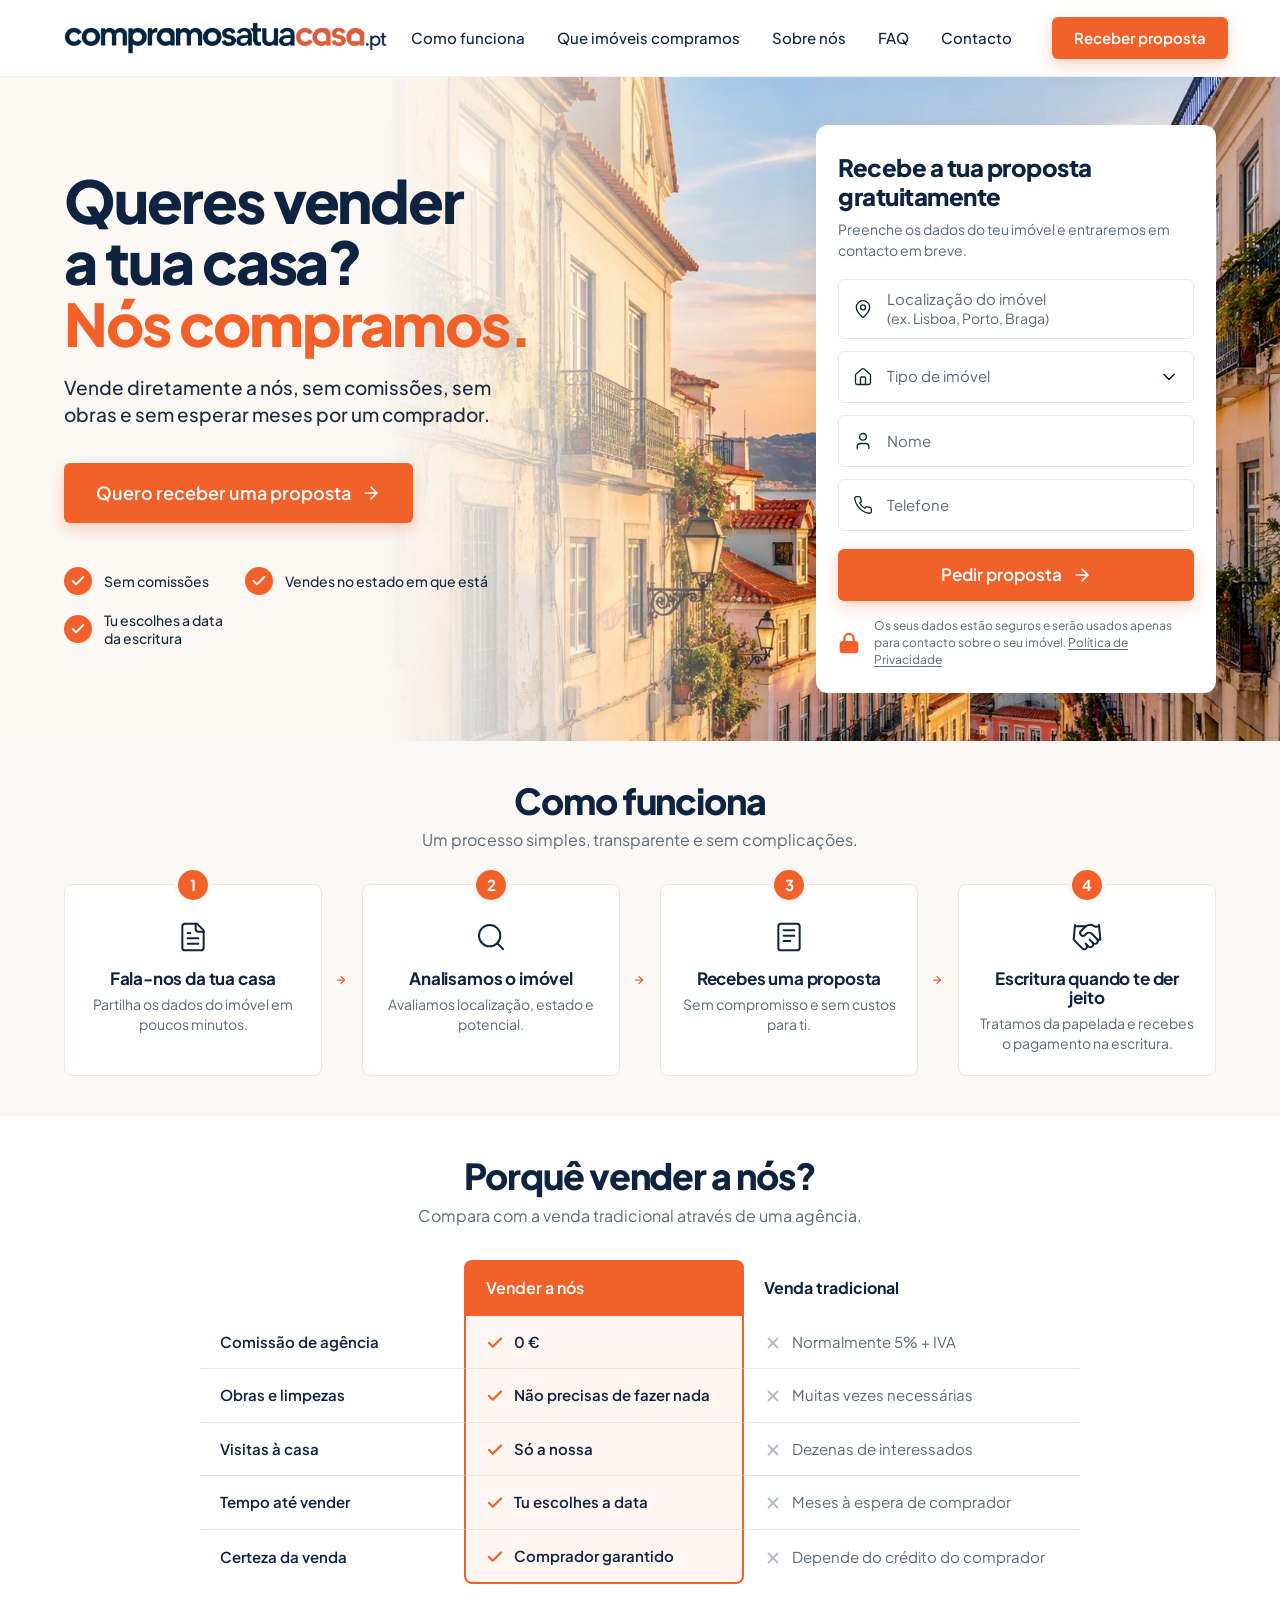
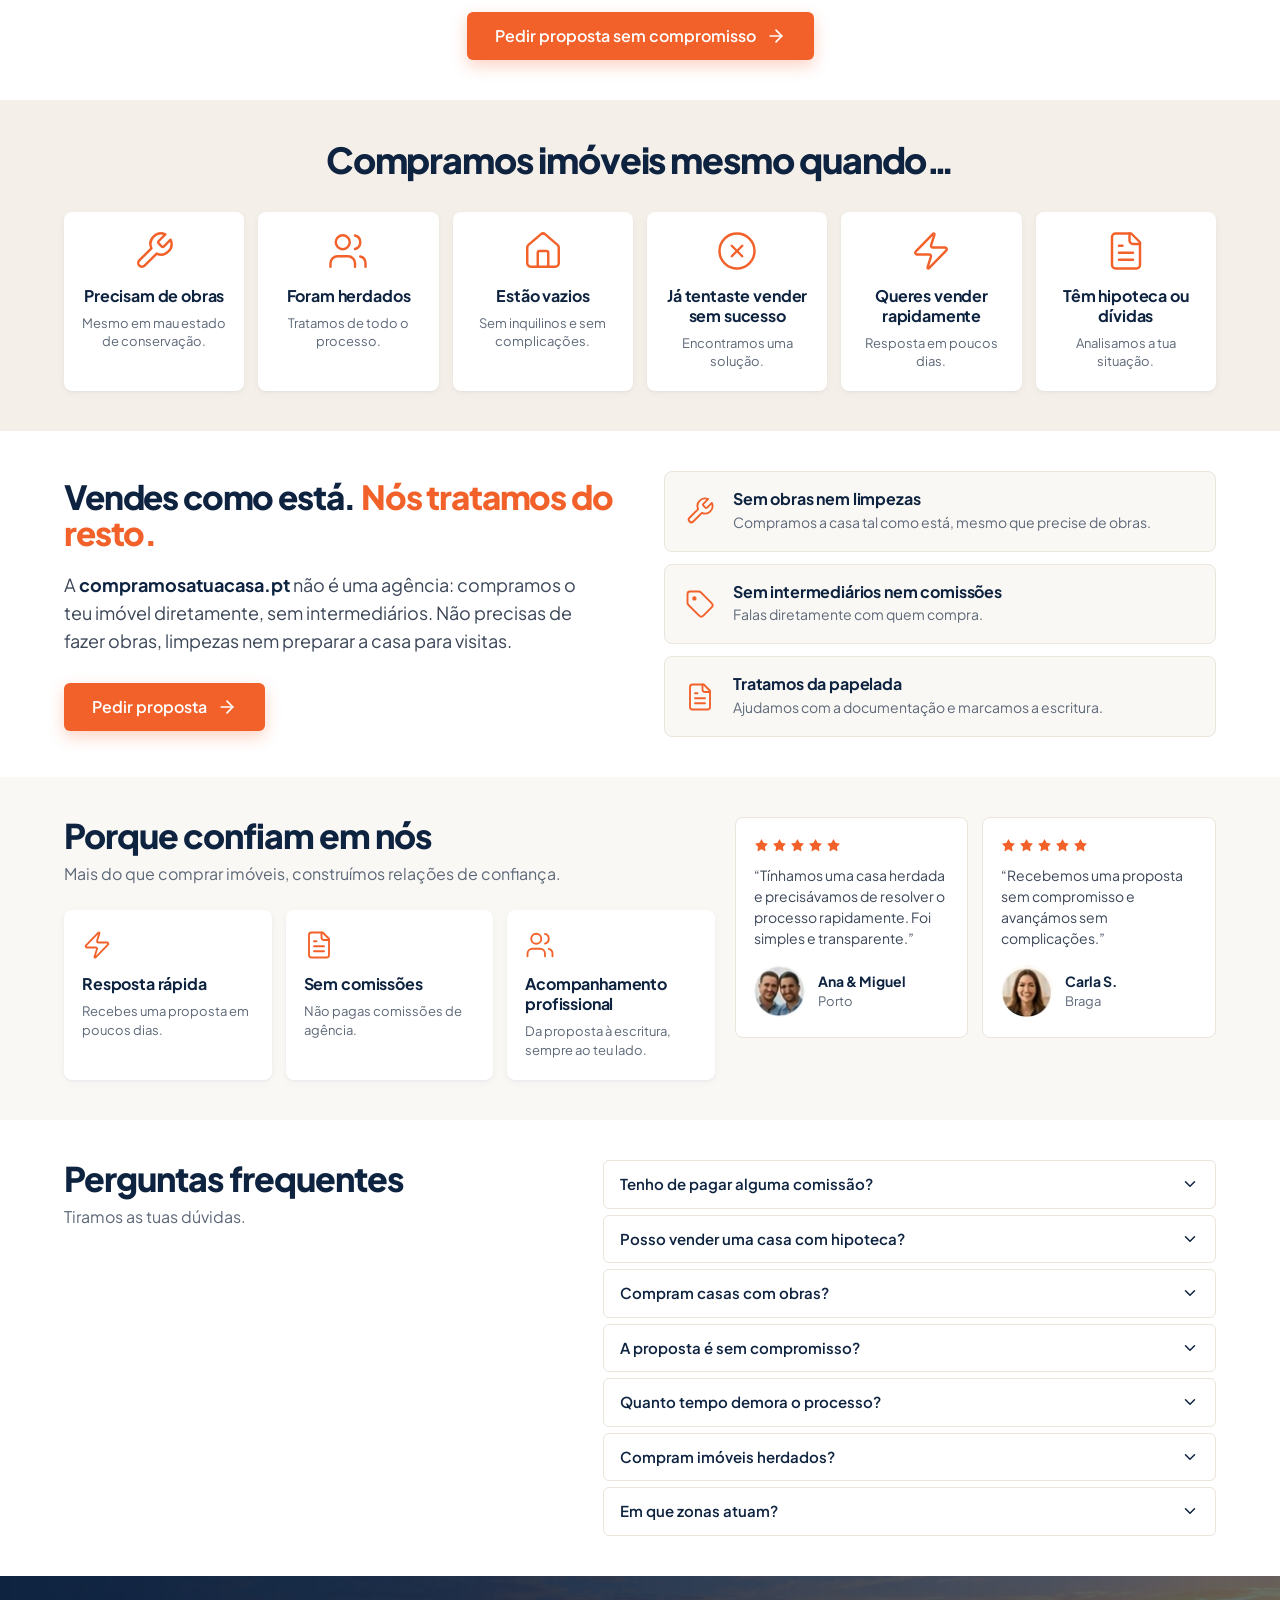
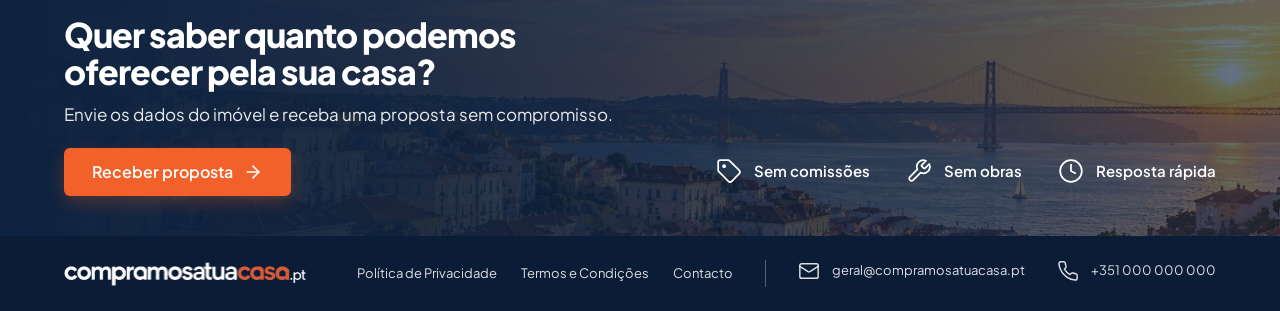
==== commit 8eb6211b: "Add privacy policy page Covers the data the lead form collects, legal bases, retention, processors (" ====
--- a/index.html
+++ b/index.html
@@ -103,7 +103,10 @@
           <h2 class="lead-card__title">Recebe a tua proposta gratuitamente</h2>
           <p class="lead-card__text">Preenche os dados do teu imóvel e entraremos em contacto em breve.</p>
 
-          <form class="lead-form" id="lead-form" novalidate data-endpoint="">
+          <form class="lead-form" id="lead-form" novalidate data-endpoint="/api/lead">
+            <div class="lead-form__trap" aria-hidden="true">
+              <label>Empresa <input type="text" name="empresa" tabindex="-1" autocomplete="off"></label>
+            </div>
             <label class="field field--stacked">
               <svg class="icon field__icon"><use href="#i-map-pin"/></svg>
               <span class="field__body">
@@ -148,7 +151,7 @@
 
             <p class="lead-form__privacy">
               <svg class="icon"><use href="#i-lock"/></svg>
-              <span>Os seus dados estão seguros e serão usados apenas para contacto sobre o seu imóvel.</span>
+              <span>Os seus dados estão seguros e serão usados apenas para contacto sobre o seu imóvel. <a href="/privacidade">Política de Privacidade</a></span>
             </p>
           </form>
 
@@ -478,7 +481,7 @@
         <img src="assets/img/logo-white.png" alt="compramosatuacasa.pt" width="969" height="96" loading="lazy">
       </a>
       <ul class="footer__links">
-        <li><a href="#">Política de Privacidade</a></li>
+        <li><a href="/privacidade">Política de Privacidade</a></li>
         <li><a href="#">Termos e Condições</a></li>
         <li><a href="mailto:geral@compramosatuacasa.pt">Contacto</a></li>
       </ul>
--- a/assets/css/styles.css
+++ b/assets/css/styles.css
@@ -386,6 +386,14 @@
 
 .lead-form .btn { margin-top: 6px; min-height: 52px; font-size: 1.0625rem; }
 
+.lead-form__trap {
+  position: absolute;
+  left: -9999px;
+  width: 1px;
+  height: 1px;
+  overflow: hidden;
+}
+
 .lead-form__error {
   font-size: .875rem;
   color: #c5221f;
@@ -406,6 +414,8 @@
   color: var(--orange);
   stroke-width: 2.4;
 }
+
+.lead-form__privacy a { color: inherit; text-decoration: underline; text-underline-offset: 2px; }
 
 .lead-success {
   margin-top: 20px;
@@ -887,6 +897,36 @@
   gap: 12px;
 }
 .footer__contacts .icon { width: 22px; height: 22px; stroke-width: 1.6; }
+
+/* ---------- Páginas legais ---------- */
+.legal {
+  padding-block: 56px 72px;
+  background: var(--white);
+}
+.legal__inner { max-width: 760px; }
+.legal h1 { font-size: clamp(2rem, 4vw, 2.75rem); }
+.legal__updated {
+  margin-top: 8px;
+  color: var(--muted);
+  font-size: .9375rem;
+}
+.legal h2 {
+  margin-top: 40px;
+  font-size: 1.25rem;
+  letter-spacing: -0.01em;
+}
+.legal p,
+.legal ul {
+  margin-top: 14px;
+  color: #3b4657;
+  font-size: 1rem;
+  line-height: 1.7;
+}
+.legal ul { padding-left: 22px; list-style: disc; }
+.legal li + li { margin-top: 6px; }
+.legal strong { color: var(--navy); }
+.legal a { color: var(--orange-dark); text-decoration: underline; text-underline-offset: 2px; }
+.legal [data-todo] { background: #fff3c4; padding: 0 4px; border-radius: 3px; }
 
 /* ==========================================================================
    Responsivo
@@ -1043,6 +1083,9 @@
 @media (max-width: 640px) {
   :root { --gutter: 16px; }
 
+  .header__cta { display: none; }
+  .legal { padding-block: 36px 56px; }
+
   .cta {
     background:
       linear-gradient(90deg, rgba(14, 35, 64, 0.9) 0%, rgba(14, 35, 64, 0.66) 100%),
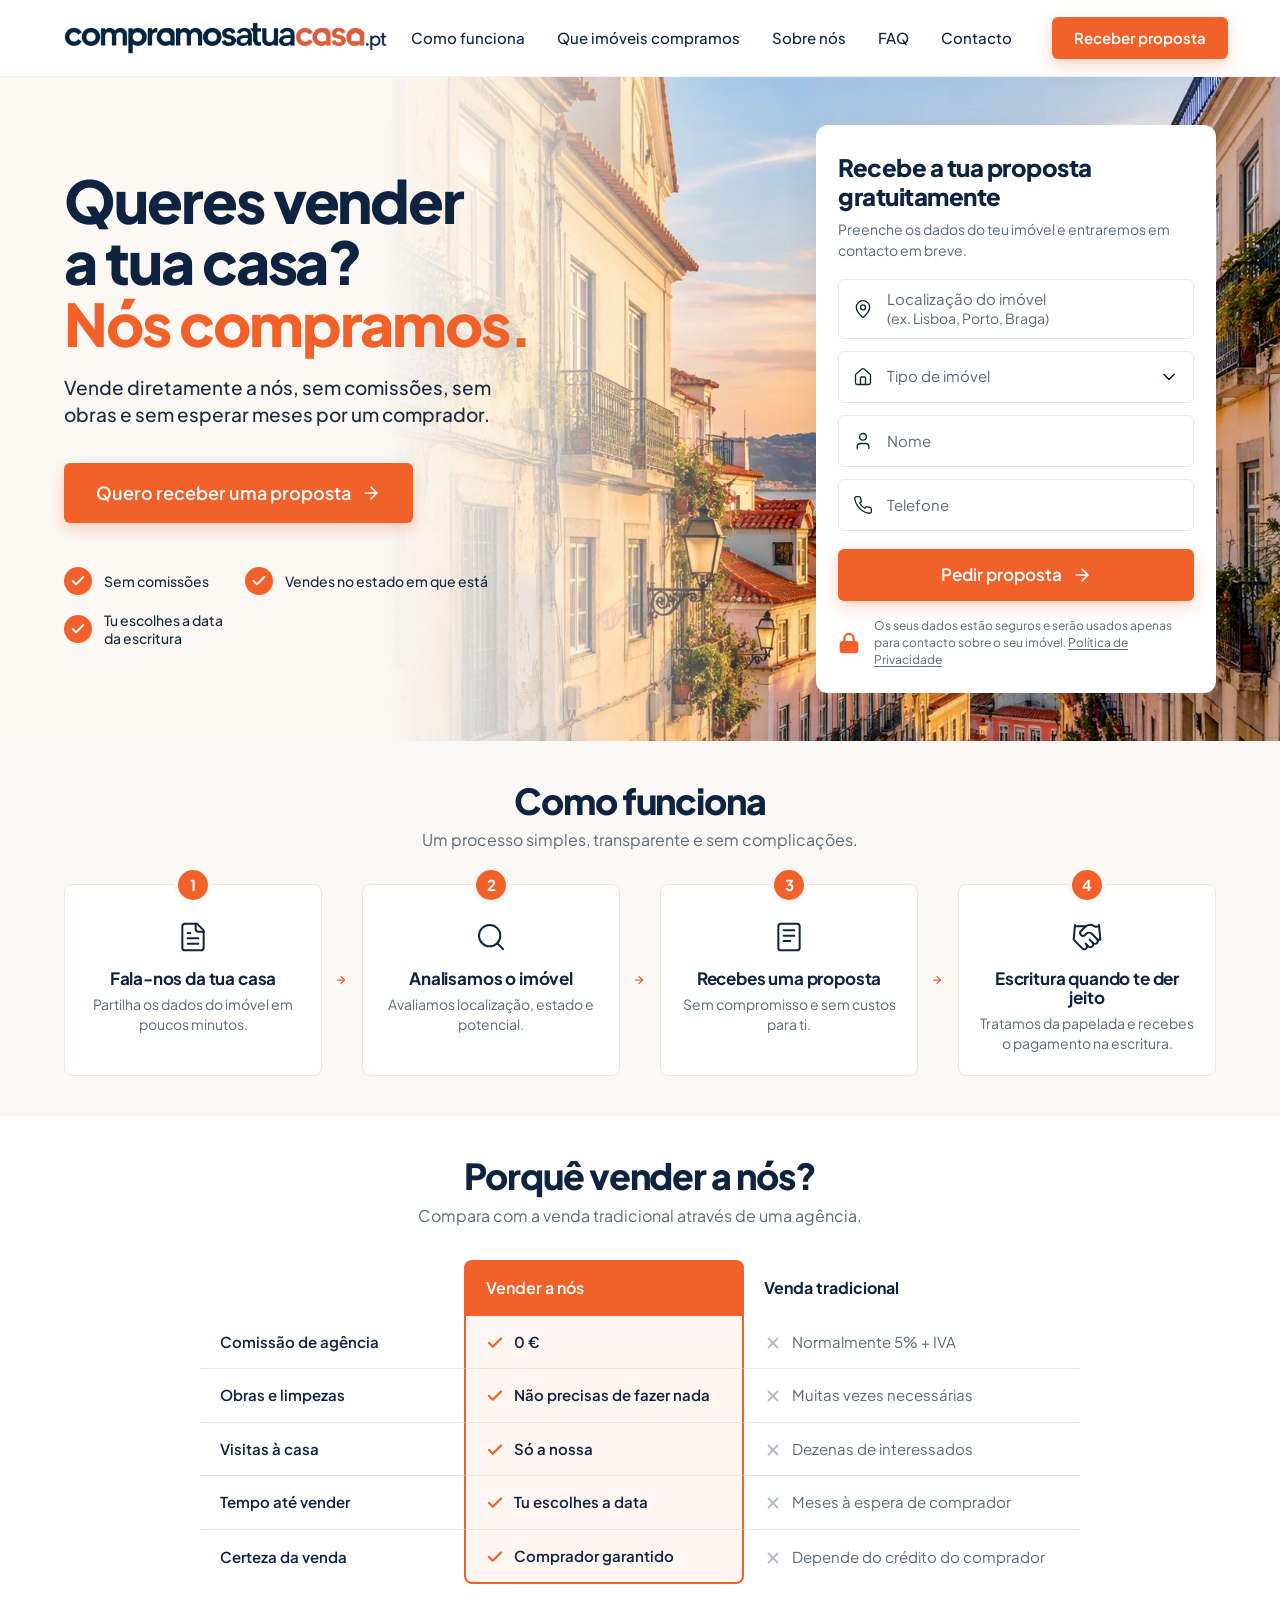
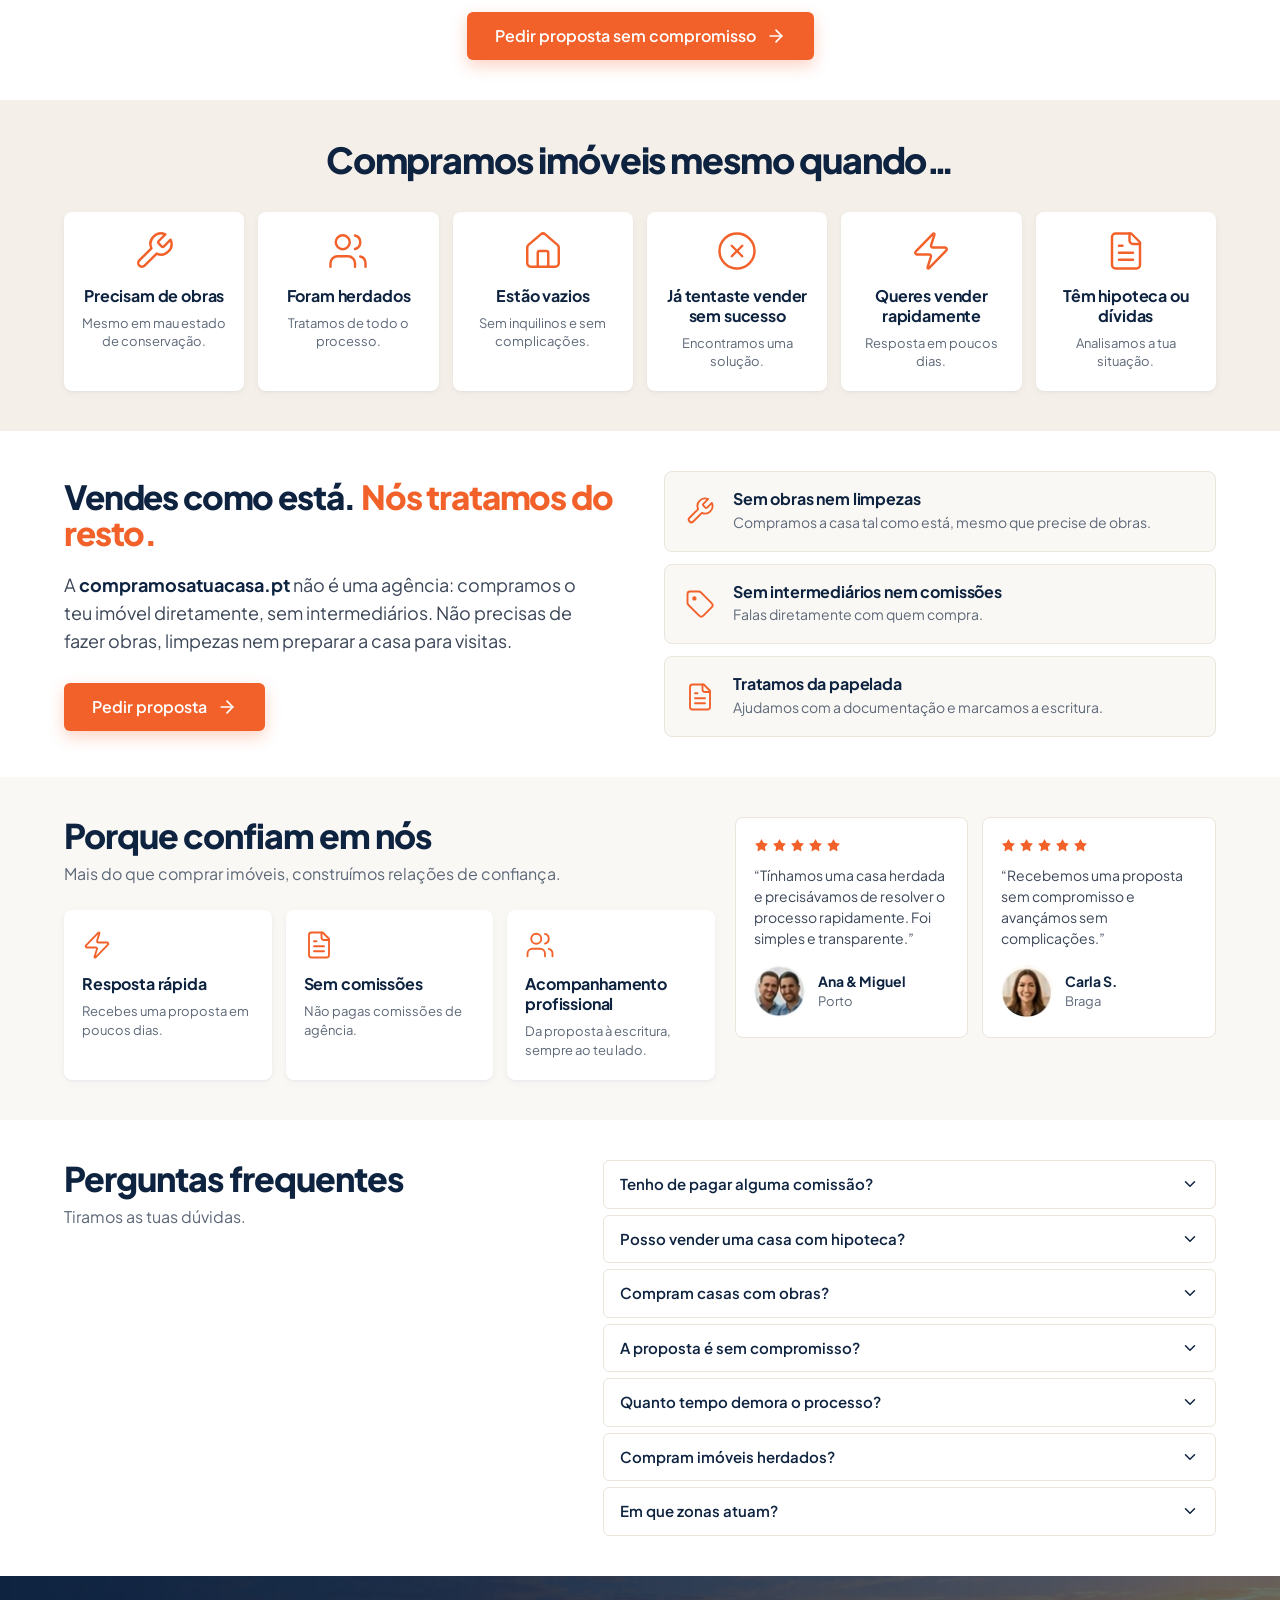
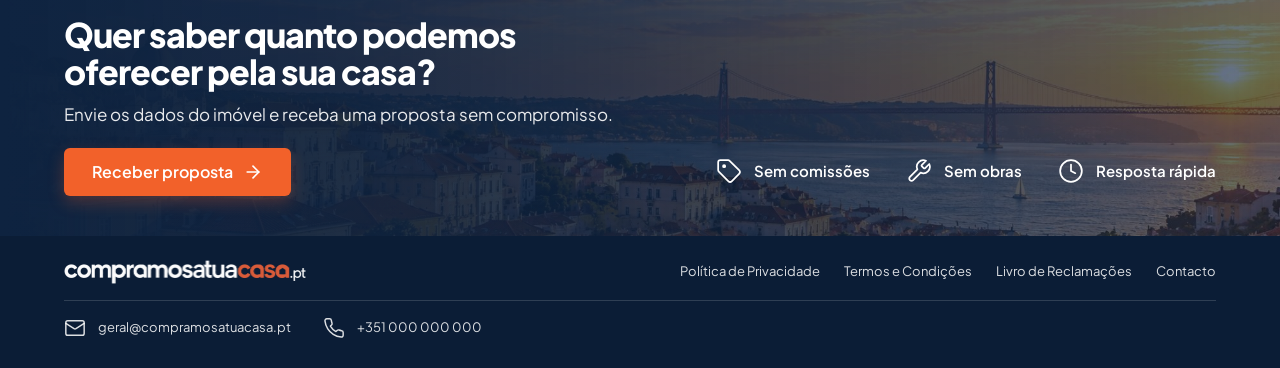
==== commit 6f8ccc0e: "Add terms and conditions page and Livro de Reclamações link Terms cover the non-binding nature of pr" ====
--- a/index.html
+++ b/index.html
@@ -20,9 +20,7 @@
   <meta property="og:image:width" content="1200">
   <meta property="og:image:height" content="630">
   <meta name="twitter:card" content="summary_large_image">
-  <link rel="preconnect" href="https://fonts.googleapis.com">
-  <link rel="preconnect" href="https://fonts.gstatic.com" crossorigin>
-  <link href="https://fonts.googleapis.com/css2?family=Plus+Jakarta+Sans:wght@400;500;600;700;800&display=swap" rel="stylesheet">
+  <link rel="preload" href="/assets/fonts/plus-jakarta-sans-latin-wght-normal.woff2" as="font" type="font/woff2" crossorigin>
   <link rel="stylesheet" href="assets/css/styles.css">
 </head>
 <body>
@@ -482,7 +480,8 @@
       </a>
       <ul class="footer__links">
         <li><a href="/privacidade">Política de Privacidade</a></li>
-        <li><a href="#">Termos e Condições</a></li>
+        <li><a href="/termos">Termos e Condições</a></li>
+        <li><a href="https://www.livroreclamacoes.pt" target="_blank" rel="noopener">Livro de Reclamações</a></li>
         <li><a href="mailto:geral@compramosatuacasa.pt">Contacto</a></li>
       </ul>
       <ul class="footer__contacts">
--- a/assets/css/styles.css
+++ b/assets/css/styles.css
@@ -1,6 +1,24 @@
 /* ==========================================================================
    compramosatuacasa.pt — landing page
    ========================================================================== */
+
+/* Plus Jakarta Sans (variável, pesos 200–800), alojada no próprio site. Licença: assets/fonts/OFL.txt */
+@font-face {
+  font-family: "Plus Jakarta Sans";
+  font-style: normal;
+  font-display: swap;
+  font-weight: 200 800;
+  src: url("../fonts/plus-jakarta-sans-latin-ext-wght-normal.woff2") format("woff2");
+  unicode-range: U+0100-02BA, U+02BD-02C5, U+02C7-02CC, U+02CE-02D7, U+02DD-02FF, U+0304, U+0308, U+0329, U+1D00-1DBF, U+1E00-1E9F, U+1EF2-1EFF, U+2020, U+20A0-20AB, U+20AD-20C0, U+2113, U+2C60-2C7F, U+A720-A7FF;
+}
+@font-face {
+  font-family: "Plus Jakarta Sans";
+  font-style: normal;
+  font-display: swap;
+  font-weight: 200 800;
+  src: url("../fonts/plus-jakarta-sans-latin-wght-normal.woff2") format("woff2");
+  unicode-range: U+0000-00FF, U+0131, U+0152-0153, U+02BB-02BC, U+02C6, U+02DA, U+02DC, U+0304, U+0308, U+0329, U+2000-206F, U+20AC, U+2122, U+2191, U+2193, U+2212, U+2215, U+FEFF, U+FFFD;
+}
 
 :root {
   --navy: #0e2340;
@@ -867,7 +885,7 @@
 }
 .footer__inner {
   display: flex;
-  flex-wrap: nowrap;
+  flex-wrap: wrap;
   align-items: center;
   justify-content: space-between;
   gap: 16px 32px;
@@ -878,15 +896,16 @@
 .footer__links,
 .footer__contacts {
   display: flex;
-  flex-wrap: nowrap;
+  flex-wrap: wrap;
   align-items: center;
   gap: 8px 24px;
   white-space: nowrap;
   font-size: .8125rem;
 }
 .footer__contacts {
-  padding-left: 32px;
-  border-left: 1px solid rgba(255, 255, 255, 0.3);
+  flex-basis: 100%;
+  padding-top: 16px;
+  border-top: 1px solid rgba(255, 255, 255, 0.15);
   gap: 8px 32px;
 }
 .footer a { transition: color .2s; }
@@ -942,10 +961,6 @@
 @media (max-width: 1140px) {
   .situations { grid-template-columns: repeat(3, minmax(0, 1fr)); }
   .trust { grid-template-columns: 1fr; gap: 24px; }
-  .footer__inner,
-  .footer__links,
-  .footer__contacts { flex-wrap: wrap; }
-  .footer__contacts { padding-left: 0; border-left: 0; }
 }
 
 @media (max-width: 1080px) {
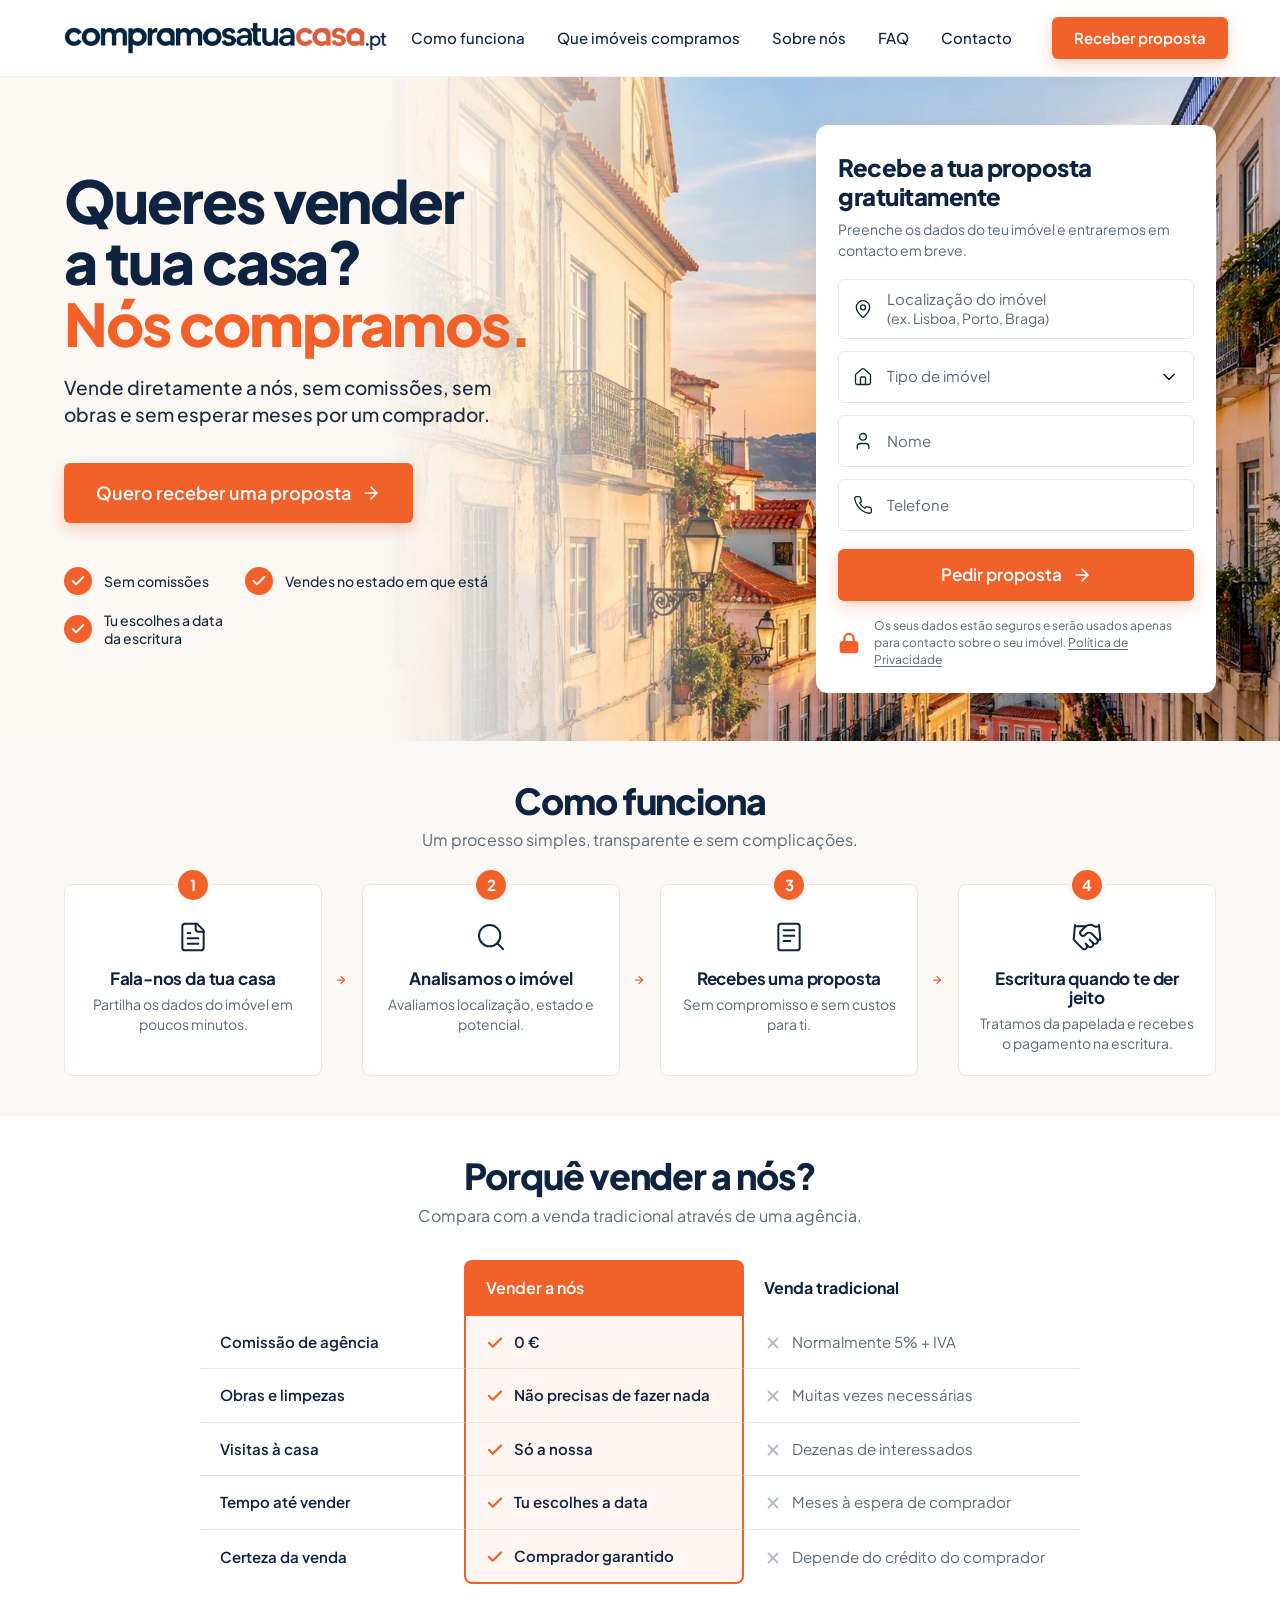
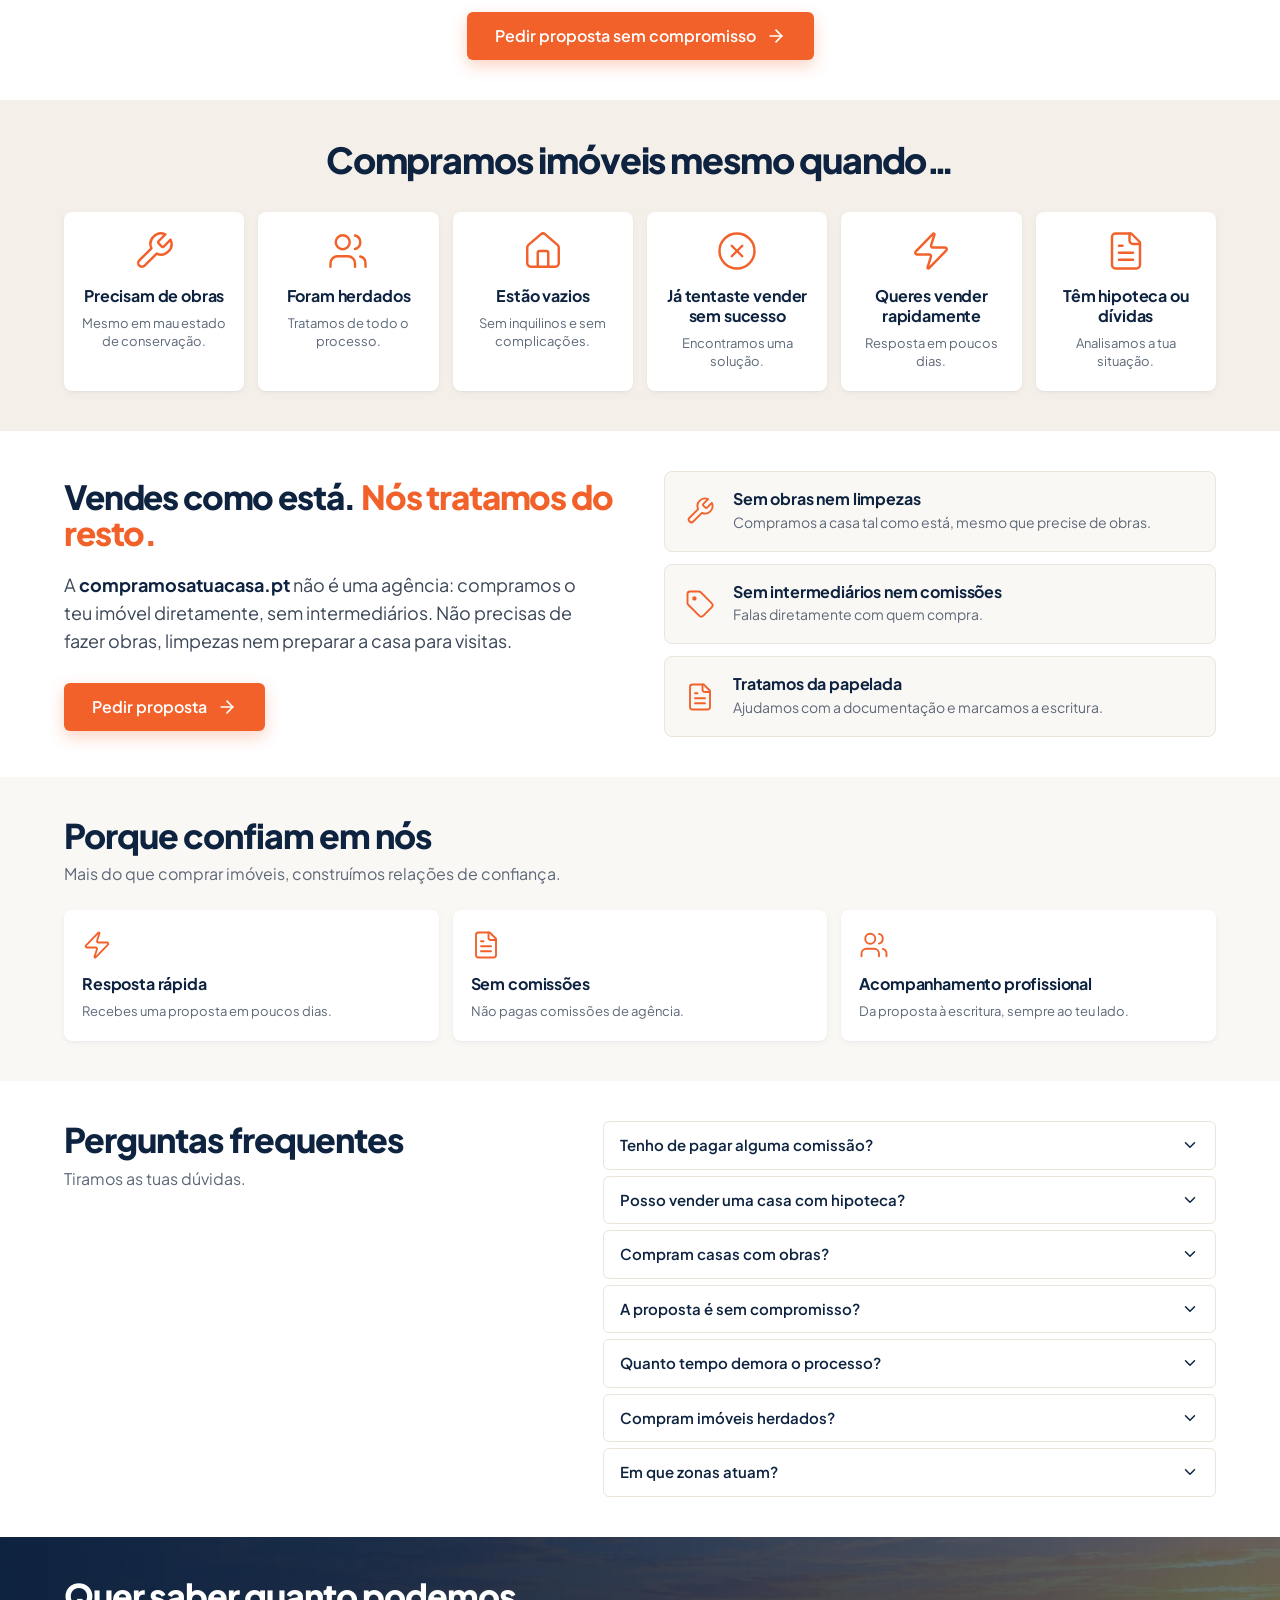
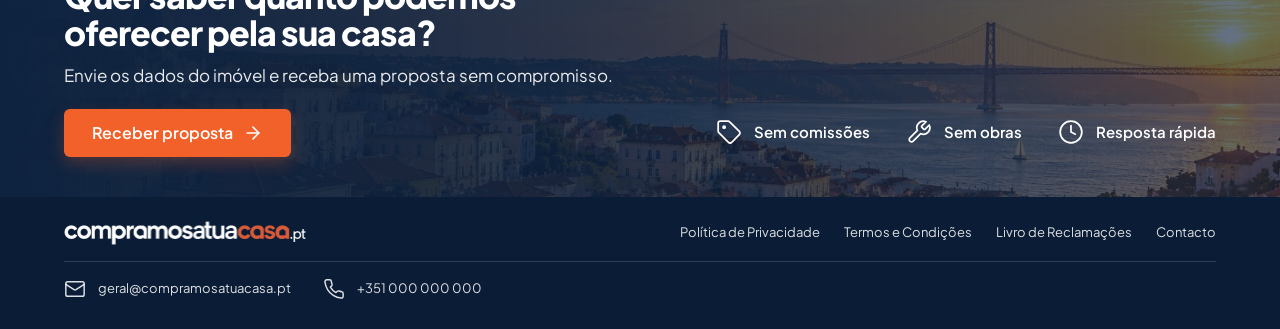
==== commit 57fb93ff: "Remove placeholder testimonials They will come back later as video testimonials. The trust section n" ====
--- a/index.html
+++ b/index.html
@@ -48,7 +48,6 @@
     <symbol id="i-mail" viewBox="0 0 24 24"><rect width="20" height="16" x="2" y="4" rx="2"/><path d="m22 7-8.97 5.7a1.94 1.94 0 0 1-2.06 0L2 7"/></symbol>
     <symbol id="i-menu" viewBox="0 0 24 24"><path d="M4 6h16"/><path d="M4 12h16"/><path d="M4 18h16"/></symbol>
     <symbol id="i-x" viewBox="0 0 24 24"><path d="M18 6 6 18"/><path d="m6 6 12 12"/></symbol>
-    <symbol id="i-star" viewBox="0 0 24 24"><path fill="currentColor" stroke="none" d="M11.525 2.295a.53.53 0 0 1 .95 0l2.31 4.679a2.123 2.123 0 0 0 1.595 1.16l5.166.756a.53.53 0 0 1 .294.904l-3.736 3.638a2.123 2.123 0 0 0-.611 1.878l.882 5.14a.53.53 0 0 1-.771.56l-4.618-2.428a2.122 2.122 0 0 0-1.973 0L6.396 21.01a.53.53 0 0 1-.77-.56l.881-5.139a2.122 2.122 0 0 0-.611-1.879L2.16 9.795a.53.53 0 0 1 .294-.906l5.165-.755a2.122 2.122 0 0 0 1.597-1.16z"/></symbol>
   </svg>
 
   <a class="skip-link" href="#conteudo">Saltar para o conteúdo</a>
@@ -385,29 +384,6 @@
             </li>
           </ul>
         </div>
-
-        <div class="testimonials">
-          <figure class="testimonial">
-            <div class="stars" role="img" aria-label="5 de 5 estrelas">
-              <svg class="icon"><use href="#i-star"/></svg><svg class="icon"><use href="#i-star"/></svg><svg class="icon"><use href="#i-star"/></svg><svg class="icon"><use href="#i-star"/></svg><svg class="icon"><use href="#i-star"/></svg>
-            </div>
-            <blockquote>“Tínhamos uma casa herdada e precisávamos de resolver o processo rapidamente. Foi simples e transparente.”</blockquote>
-            <figcaption class="testimonial__author">
-              <img src="assets/img/avatar-ana-miguel.jpg" alt="" width="56" height="56" loading="lazy">
-              <span><strong>Ana &amp; Miguel</strong>Porto</span>
-            </figcaption>
-          </figure>
-          <figure class="testimonial">
-            <div class="stars" role="img" aria-label="5 de 5 estrelas">
-              <svg class="icon"><use href="#i-star"/></svg><svg class="icon"><use href="#i-star"/></svg><svg class="icon"><use href="#i-star"/></svg><svg class="icon"><use href="#i-star"/></svg><svg class="icon"><use href="#i-star"/></svg>
-            </div>
-            <blockquote>“Recebemos uma proposta sem compromisso e avançámos sem complicações.”</blockquote>
-            <figcaption class="testimonial__author">
-              <img src="assets/img/avatar-carla.jpg" alt="" width="56" height="56" loading="lazy">
-              <span><strong>Carla S.</strong>Braga</span>
-            </figcaption>
-          </figure>
-        </div>
       </div>
     </section>
 
--- a/assets/css/styles.css
+++ b/assets/css/styles.css
@@ -697,12 +697,7 @@
 .about__cta { margin-top: 28px; }
 
 /* ---------- Confiança ---------- */
-.trust {
-  display: grid;
-  grid-template-columns: minmax(0, 1.15fr) minmax(0, 0.85fr);
-  gap: 20px;
-  align-items: start;
-}
+.trust { display: block; }
 .trust .section-head + * { margin-top: 24px; }
 .trust .section-head h2 { font-size: clamp(1.75rem, 2.8vw, 2.125rem); }
 
@@ -737,52 +732,6 @@
   font-size: .8125rem;
   line-height: 1.45;
   color: var(--muted);
-}
-
-.testimonials {
-  display: grid;
-  grid-template-columns: repeat(2, minmax(0, 1fr));
-  gap: 14px;
-}
-.testimonial {
-  display: flex;
-  flex-direction: column;
-  padding: 20px 18px;
-  background: var(--white);
-  border: 1px solid var(--border);
-  border-radius: var(--radius);
-}
-.stars { display: flex; gap: 3px; color: var(--orange); }
-.stars .icon { width: 15px; height: 15px; }
-.testimonial blockquote {
-  flex: 1;
-  margin-top: 12px;
-  font-size: .875rem;
-  line-height: 1.5;
-  color: #3b4657;
-}
-.testimonial__author {
-  display: flex;
-  align-items: center;
-  gap: 12px;
-  margin-top: 16px;
-}
-.testimonial__author img {
-  width: 52px;
-  height: 52px;
-  border-radius: 50%;
-  object-fit: cover;
-}
-.testimonial__author span {
-  display: flex;
-  flex-direction: column;
-  font-size: .8125rem;
-  color: var(--muted);
-}
-.testimonial__author strong {
-  font-size: .875rem;
-  font-weight: 700;
-  color: var(--navy);
 }
 
 /* ---------- FAQ ---------- */
@@ -960,7 +909,6 @@
 
 @media (max-width: 1140px) {
   .situations { grid-template-columns: repeat(3, minmax(0, 1fr)); }
-  .trust { grid-template-columns: 1fr; gap: 24px; }
 }
 
 @media (max-width: 1080px) {
@@ -1140,15 +1088,11 @@
   .about__values h3 { font-size: .9375rem; }
   .about__values p { font-size: .8125rem; }
 
-  .features,
-  .testimonials { gap: 8px; }
+  .features { gap: 8px; }
   .feature { padding: 14px 10px; }
   .feature__icon { width: 26px; height: 26px; }
   .feature h3 { margin-top: 10px; font-size: .75rem; hyphens: auto; overflow-wrap: anywhere; }
   .feature p { font-size: .75rem; }
-  .testimonial { padding: 14px 12px; }
-  .testimonial blockquote { font-size: .8125rem; }
-  .testimonial__author img { width: 44px; height: 44px; }
 
   .faq { grid-template-columns: 1fr; gap: 16px; }
   .faq__item summary { font-size: .875rem; padding: 12px 14px; }
@@ -1165,7 +1109,6 @@
   .features { grid-template-columns: 1fr; }
   .feature { flex-direction: row; align-items: center; gap: 12px; }
   .feature h3 { margin-top: 0; }
-  .testimonials { grid-template-columns: 1fr; }
   .cta__inner {
     grid-template-columns: 1fr;
     grid-template-areas:
